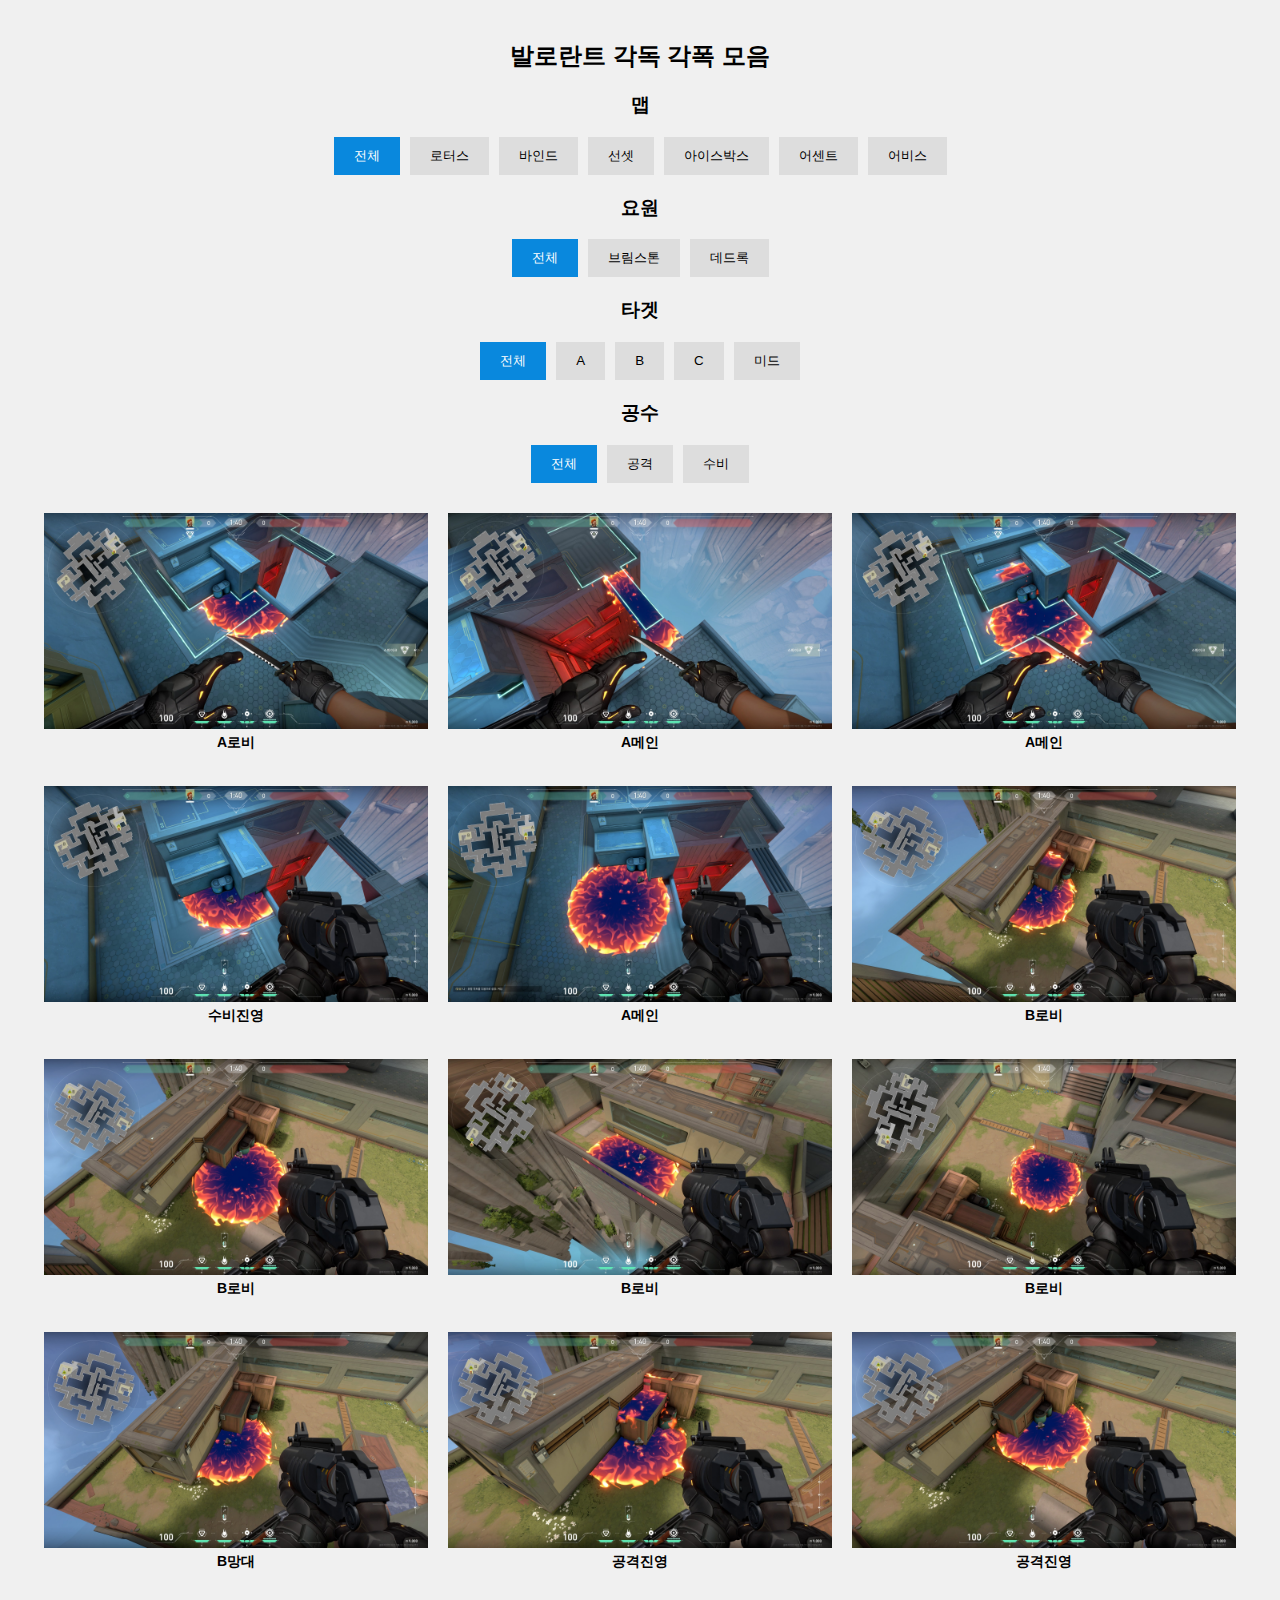
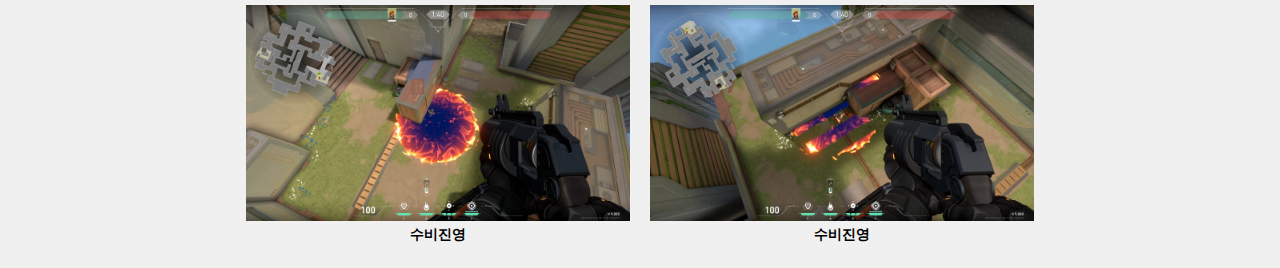
==== index.html @ 2c21ca50 "init" ====
<!DOCTYPE html>
<html lang="en">
<head>
    <meta charset="UTF-8">
    <meta name="viewport" content="width=device-width, initial-scale=1.0">
    <title>발로란트 각독 각폭 모음</title>
    <link rel="stylesheet" href="style.css">
</head>
<body>
    <div class="container">
        <h2>발로란트 각독 각폭 모음</h2>
        <h3> 맵 </h3>
        <div id="category-container">
            <button class="catbtn active" data-filter="all">전체</button>
            <button class="catbtn" data-filter="lotus">로터스</button>
            <button class="catbtn" data-filter="bind">바인드</button>
            <button class="catbtn" data-filter="sunset">선셋</button>
            <button class="catbtn" data-filter="icebox">아이스박스</button>
            <button class="catbtn" data-filter="ascent">어센트</button>
            <button class="catbtn" data-filter="abyss">어비스</button>
        </div>

        <h3> 요원 </h3>
        <div id="category-container">
            <button class="agnbtn active" agn-filter="all">전체</button>
            <button class="agnbtn" agn-filter="brimstone">브림스톤</button>
            <button class="agnbtn" agn-filter="deadlock">데드록</button>
        </div>

        <h3> 타겟 </h3>
        <div id="category-container">
            <button class="tarbtn active" tar-filter="all">전체</button>
            <button class="tarbtn" tar-filter="a">A</button>
            <button class="tarbtn" tar-filter="b">B</button>
            <button class="tarbtn" tar-filter="c">C</button>
            <button class="tarbtn" tar-filter="mid">미드</button>
        </div>
        <h3> 공수 </h3>
        <div id="category-container">
            <button class="useforbtn active" usefor-filter="all">전체</button>
            <button class="useforbtn" usefor-filter="off">공격</button>
            <button class="useforbtn" usefor-filter="def">수비</button>
        </div>
        <div id="gallery-container">

<div class="imageItem" data-category="abyss" agn="brimstone" target="a" usefor="off" 
        data-images='["resize2/abyss_brimstone_a_off_1_1_A로비.png", "resize2/abyss_brimstone_a_off_1_2_A로비.png", "resize2/abyss_brimstone_a_off_1_3_A로비.png"]'>
    <img src="resize2/abyss_brimstone_a_off_1_3_A로비.png" alt="abyss_brimstonea_off_1,">
    <p class="caption"><b>A로비</b></p>
</div>


<div class="imageItem" data-category="abyss" agn="brimstone" target="a" usefor="off" 
        data-images='["resize2/abyss_brimstone_a_off_2_1_A메인.png", "resize2/abyss_brimstone_a_off_2_2_A메인.png", "resize2/abyss_brimstone_a_off_2_3_A메인.png"]'>
    <img src="resize2/abyss_brimstone_a_off_2_3_A메인.png" alt="abyss_brimstonea_off_2,">
    <p class="caption"><b>A메인</b></p>
</div>


<div class="imageItem" data-category="abyss" agn="brimstone" target="a" usefor="off" 
        data-images='["resize2/abyss_brimstone_a_off_3_1_A메인.png", "resize2/abyss_brimstone_a_off_3_2_A메인.png", "resize2/abyss_brimstone_a_off_3_3_A메인.png"]'>
    <img src="resize2/abyss_brimstone_a_off_3_3_A메인.png" alt="abyss_brimstonea_off_3,">
    <p class="caption"><b>A메인</b></p>
</div>


<div class="imageItem" data-category="abyss" agn="brimstone" target="a" usefor="off" 
        data-images='["resize2/abyss_brimstone_a_off_4_1_수비진영.png", "resize2/abyss_brimstone_a_off_4_2_수비진영.png", "resize2/abyss_brimstone_a_off_4_3_수비진영.png", "resize2/abyss_brimstone_a_off_4_4_수비진영.png"]'>
    <img src="resize2/abyss_brimstone_a_off_4_4_수비진영.png" alt="abyss_brimstonea_off_4,">
    <p class="caption"><b>수비진영</b></p>
</div>


<div class="imageItem" data-category="abyss" agn="brimstone" target="a" usefor="off" 
        data-images='["resize2/abyss_brimstone_a_off_5_1_A메인.png", "resize2/abyss_brimstone_a_off_5_2_A메인.png", "resize2/abyss_brimstone_a_off_5_3_A메인.png", "resize2/abyss_brimstone_a_off_5_4_A메인.png"]'>
    <img src="resize2/abyss_brimstone_a_off_5_4_A메인.png" alt="abyss_brimstonea_off_5,">
    <p class="caption"><b>A메인</b></p>
</div>


<div class="imageItem" data-category="abyss" agn="brimstone" target="b" usefor="off" 
        data-images='["resize2/abyss_brimstone_b_off_1_1_B로비.png", "resize2/abyss_brimstone_b_off_1_2_B로비.png", "resize2/abyss_brimstone_b_off_1_3_B로비.png", "resize2/abyss_brimstone_b_off_1_4_B로비.png"]'>
    <img src="resize2/abyss_brimstone_b_off_1_4_B로비.png" alt="abyss_brimstoneb_off_1,">
    <p class="caption"><b>B로비</b></p>
</div>


<div class="imageItem" data-category="abyss" agn="brimstone" target="b" usefor="off" 
        data-images='["resize2/abyss_brimstone_b_off_2_1_B로비.png", "resize2/abyss_brimstone_b_off_2_2_B로비.png", "resize2/abyss_brimstone_b_off_2_3_B로비.png", "resize2/abyss_brimstone_b_off_2_4_B로비.png"]'>
    <img src="resize2/abyss_brimstone_b_off_2_4_B로비.png" alt="abyss_brimstoneb_off_2,">
    <p class="caption"><b>B로비</b></p>
</div>


<div class="imageItem" data-category="abyss" agn="brimstone" target="b" usefor="off" 
        data-images='["resize2/abyss_brimstone_b_off_3_1_B로비.png", "resize2/abyss_brimstone_b_off_3_2_B로비.png", "resize2/abyss_brimstone_b_off_3_3_B로비.png", "resize2/abyss_brimstone_b_off_3_4_B로비.png"]'>
    <img src="resize2/abyss_brimstone_b_off_3_4_B로비.png" alt="abyss_brimstoneb_off_3,">
    <p class="caption"><b>B로비</b></p>
</div>


<div class="imageItem" data-category="abyss" agn="brimstone" target="b" usefor="off" 
        data-images='["resize2/abyss_brimstone_b_off_4_1_B로비.png", "resize2/abyss_brimstone_b_off_4_2_B로비.png", "resize2/abyss_brimstone_b_off_4_3_B로비.png", "resize2/abyss_brimstone_b_off_4_4_B로비.png"]'>
    <img src="resize2/abyss_brimstone_b_off_4_4_B로비.png" alt="abyss_brimstoneb_off_4,">
    <p class="caption"><b>B로비</b></p>
</div>


<div class="imageItem" data-category="abyss" agn="brimstone" target="b" usefor="off" 
        data-images='["resize2/abyss_brimstone_b_off_5_1_B망대.png", "resize2/abyss_brimstone_b_off_5_2_B망대.png", "resize2/abyss_brimstone_b_off_5_3_B망대.png"]'>
    <img src="resize2/abyss_brimstone_b_off_5_3_B망대.png" alt="abyss_brimstoneb_off_5,">
    <p class="caption"><b>B망대</b></p>
</div>


<div class="imageItem" data-category="abyss" agn="brimstone" target="b" usefor="off" 
        data-images='["resize2/abyss_brimstone_b_off_6_1_공격진영.png", "resize2/abyss_brimstone_b_off_6_2_공격진영.png", "resize2/abyss_brimstone_b_off_6_3_공격진영.png", "resize2/abyss_brimstone_b_off_6_4_공격진영.png"]'>
    <img src="resize2/abyss_brimstone_b_off_6_4_공격진영.png" alt="abyss_brimstoneb_off_6,">
    <p class="caption"><b>공격진영</b></p>
</div>


<div class="imageItem" data-category="abyss" agn="brimstone" target="b" usefor="off" 
        data-images='["resize2/abyss_brimstone_b_off_7_1_공격진영.png", "resize2/abyss_brimstone_b_off_7_2_공격진영.png", "resize2/abyss_brimstone_b_off_7_3_공격진영.png", "resize2/abyss_brimstone_b_off_7_4_공격진영.png"]'>
    <img src="resize2/abyss_brimstone_b_off_7_4_공격진영.png" alt="abyss_brimstoneb_off_7,">
    <p class="caption"><b>공격진영</b></p>
</div>


<div class="imageItem" data-category="abyss" agn="brimstone" target="b" usefor="off" 
        data-images='["resize2/abyss_brimstone_b_off_8_1_수비진영.png", "resize2/abyss_brimstone_b_off_8_2_수비진영.png", "resize2/abyss_brimstone_b_off_8_3_수비진영.png", "resize2/abyss_brimstone_b_off_8_4_수비진영.png"]'>
    <img src="resize2/abyss_brimstone_b_off_8_4_수비진영.png" alt="abyss_brimstoneb_off_8,">
    <p class="caption"><b>수비진영</b></p>
</div>


<div class="imageItem" data-category="abyss" agn="brimstone" target="b" usefor="off" 
        data-images='["resize2/abyss_brimstone_b_off_9_1_수비진영.png", "resize2/abyss_brimstone_b_off_9_2_수비진영.png", "resize2/abyss_brimstone_b_off_9_3_수비진영.png", "resize2/abyss_brimstone_b_off_9_4_수비진영.png"]'>
    <img src="resize2/abyss_brimstone_b_off_9_4_수비진영.png" alt="abyss_brimstoneb_off_9,">
    <p class="caption"><b>수비진영</b></p>
</div>

        </div>
    </div>

    <div id="lightbox" class="lightbox">
        <div class="lightbox-content">
          <img id="lightboxImage" src="" alt="Lightbox Image">
          <div class="lightbox-nav">
            <button id="prevButton">&lt;</button>
            <button id="nextButton">&gt;</button>
          </div>
          <button id="closeButton">&times;</button>
        </div>
      </div>

    <script src="script.js"></script>
</body>
</html>
---- style.css ----
body {
    font-family: Arial, sans-serif;
    margin: 0;
    padding: 0;
    display: flex;
    justify-content: center;
    align-items: center;
    flex-direction: column;
    min-height: 100vh;
    background-color: #f0f0f0;
}

.container {
    text-align: center;
    margin-top: 20px;
}

#category-container {
    display: flex;
    justify-content: center;
    margin-bottom: 20px;
}

.catbtn {
    padding: 10px 20px;
    margin: 0 5px;
    border: none;
    background-color: #ddd;
    cursor: pointer;
    transition: background-color 0.3s;
}

.catbtn.active, .catbtn:hover {
    background-color: #0988dd;
    color: #fff;
}

.tarbtn {
    padding: 10px 20px;
    margin: 0 5px;
    border: none;
    background-color: #ddd;
    cursor: pointer;
    transition: background-color 0.3s;
}

.tarbtn.active, .tarbtn:hover {
    background-color: #0988dd;
    color: #fff;
}

.agnbtn {
    padding: 10px 20px;
    margin: 0 5px;
    border: none;
    background-color: #ddd;
    cursor: pointer;
    transition: background-color 0.3s;
}

.agnbtn.active, .agnbtn:hover {
    background-color: #0988dd;
    color: #fff;
}

.useforbtn {
    padding: 10px 20px;
    margin: 0 5px;
    border: none;
    background-color: #ddd;
    cursor: pointer;
    transition: background-color 0.3s;
}

.useforbtn.active, .useforbtn:hover {
    background-color: #0988dd;
    color: #fff;
}

#gallery-container {
    display: flex;
    flex-wrap: wrap;
    justify-content: center;
}

.imageItem {
    width: 30%;
    margin: 10px;
    cursor: pointer;
    transition: transform 0.3s;
}

.imageItem img {
    width: 100%;
    height: auto;
    display: block;
}

.imageItem:hover {
    transform: scale(1.05);
}

.caption {
    margin-top: 5px;
    font-size: 14px;
}

/* Modal styles */
/* .modal {
    display: none;
    position: fixed;
    z-index: 1;
    padding-top: 60px;
    left: 0;
    top: 0;
    width: 100%;
    height: 100%;
    overflow: auto;
    background-color: rgb(0,0,0);
    background-color: rgba(0,0,0,0.9);
}

.modal-content {
    margin: auto;
    display: block;
    width: 80%;
    max-width: 700px;
}

#caption {
    margin: auto;
    display: block;
    width: 80%;
    max-width: 700px;
    text-align: center;
    color: #ccc;
    padding: 10px 0;
}

.close {
    position: absolute;
    top: 15px;
    right: 35px;
    color: #f1f1f1;
    font-size: 40px;
    font-weight: bold;
    transition: 0.3s;
}

.close:hover,
.close:focus {
    color: #bbb;
    text-decoration: none;
    cursor: pointer;
} */

.gallery {
    display: grid;
    grid-template-columns: repeat(auto-fit, minmax(200px, 1fr));
    grid-gap: 10px;
  }
  
.imageItem img {
width: 100%;
height: auto;
cursor: pointer;
}

.lightbox {
display: none;
position: fixed;
top: 0;
left: 0;
width: 100%;
height: 100%;
background-color: rgba(0, 0, 0, 0.8);
z-index: 999;
}

.lightbox-content {
position: relative;
top: 50%;
left: 50%;
transform: translate(-50%, -50%);
max-width: 90%;
max-height: 90%;
}

.lightbox-content img {
max-width: 100%;
max-height: 100%;
}

.lightbox-nav {
position: absolute;
top: 50%;
transform: translateY(-50%);
width: 100%;
display: flex;
justify-content: space-between;
}

.lightbox-nav button {
background: none;
border: none;
color: #fff;
font-size: 2rem;
cursor: pointer;
}

#lightboxImage {
    display: block;
    max-width: 100%;
    max-height: 100%;
    margin: auto;
  }

#closeButton {
position: absolute;
top: 10px;
right: 10px;
color: #fff;
font-size: 2rem;
background: none;
border: none;
cursor: pointer;
}
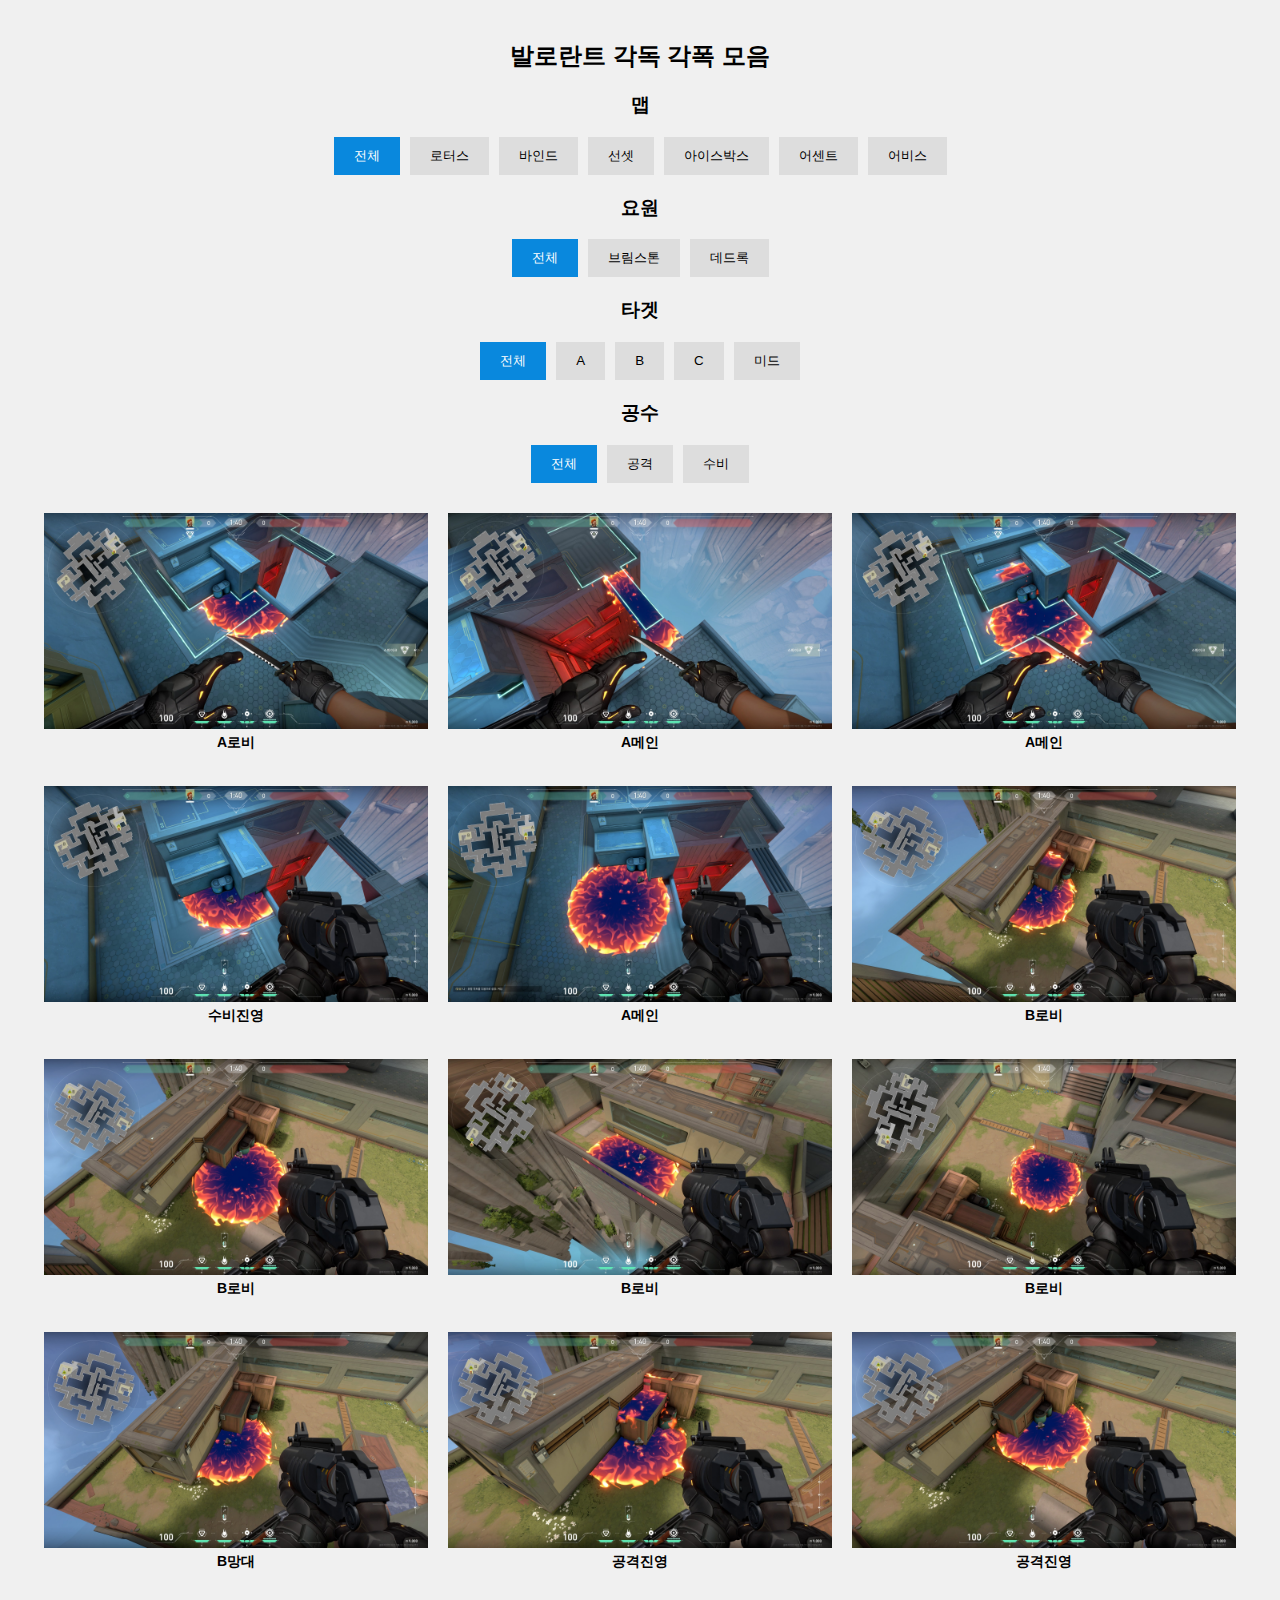
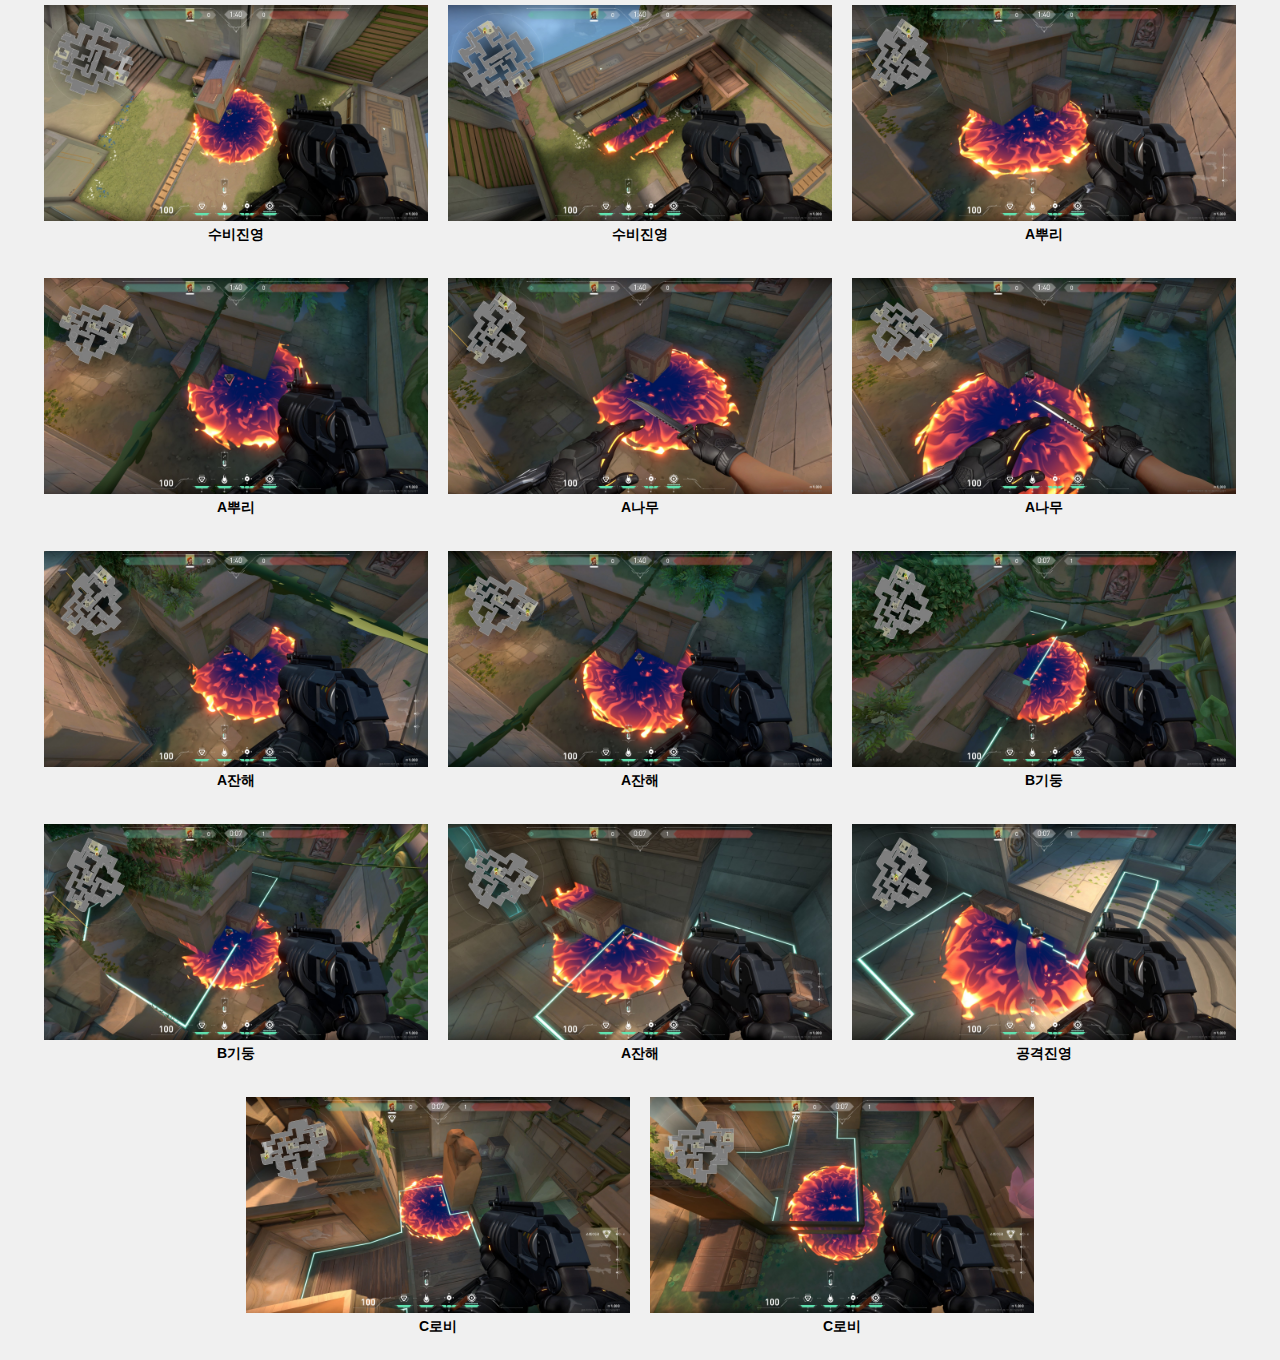
==== commit f48c784a: "add lotus brim" ====
--- a/index.html
+++ b/index.html
@@ -141,6 +141,90 @@
     <p class="caption"><b>수비진영</b></p>
 </div>
 
+
+<div class="imageItem" data-category="lotus" agn="brimstone" target="a" usefor="off" 
+        data-images='["resize2/lotus_brimstone_a_off_1_1_A뿌리.png", "resize2/lotus_brimstone_a_off_1_2_A뿌리.png", "resize2/lotus_brimstone_a_off_1_3_A뿌리.png", "resize2/lotus_brimstone_a_off_1_4_A뿌리.png"]'>
+    <img src="resize2/lotus_brimstone_a_off_1_4_A뿌리.png" alt="lotus_brimstonea_off_1,">
+    <p class="caption"><b>A뿌리</b></p>
+</div>
+
+
+<div class="imageItem" data-category="lotus" agn="brimstone" target="a" usefor="off" 
+        data-images='["resize2/lotus_brimstone_a_off_2_1_A뿌리.png", "resize2/lotus_brimstone_a_off_2_2_A뿌리.png", "resize2/lotus_brimstone_a_off_2_3_A뿌리.png", "resize2/lotus_brimstone_a_off_2_4_A뿌리.png"]'>
+    <img src="resize2/lotus_brimstone_a_off_2_4_A뿌리.png" alt="lotus_brimstonea_off_2,">
+    <p class="caption"><b>A뿌리</b></p>
+</div>
+
+
+<div class="imageItem" data-category="lotus" agn="brimstone" target="a" usefor="off" 
+        data-images='["resize2/lotus_brimstone_a_off_3_1_A나무.png", "resize2/lotus_brimstone_a_off_3_2_A나무.png", "resize2/lotus_brimstone_a_off_3_3_A나무.png"]'>
+    <img src="resize2/lotus_brimstone_a_off_3_3_A나무.png" alt="lotus_brimstonea_off_3,">
+    <p class="caption"><b>A나무</b></p>
+</div>
+
+
+<div class="imageItem" data-category="lotus" agn="brimstone" target="a" usefor="off" 
+        data-images='["resize2/lotus_brimstone_a_off_4_1_A나무.png", "resize2/lotus_brimstone_a_off_4_2_A나무.png", "resize2/lotus_brimstone_a_off_4_3_A나무.png"]'>
+    <img src="resize2/lotus_brimstone_a_off_4_3_A나무.png" alt="lotus_brimstonea_off_4,">
+    <p class="caption"><b>A나무</b></p>
+</div>
+
+
+<div class="imageItem" data-category="lotus" agn="brimstone" target="a" usefor="off" 
+        data-images='["resize2/lotus_brimstone_a_off_5_1_A잔해.png", "resize2/lotus_brimstone_a_off_5_2_A잔해.png", "resize2/lotus_brimstone_a_off_5_3_A잔해.png", "resize2/lotus_brimstone_a_off_5_4_A잔해.png"]'>
+    <img src="resize2/lotus_brimstone_a_off_5_4_A잔해.png" alt="lotus_brimstonea_off_5,">
+    <p class="caption"><b>A잔해</b></p>
+</div>
+
+
+<div class="imageItem" data-category="lotus" agn="brimstone" target="a" usefor="off" 
+        data-images='["resize2/lotus_brimstone_a_off_6_1_A잔해.png", "resize2/lotus_brimstone_a_off_6_2_A잔해.png", "resize2/lotus_brimstone_a_off_6_3_A잔해.png", "resize2/lotus_brimstone_a_off_6_4_A잔해.png"]'>
+    <img src="resize2/lotus_brimstone_a_off_6_4_A잔해.png" alt="lotus_brimstonea_off_6,">
+    <p class="caption"><b>A잔해</b></p>
+</div>
+
+
+<div class="imageItem" data-category="lotus" agn="brimstone" target="a" usefor="off" 
+        data-images='["resize2/lotus_brimstone_a_off_7_1_B기둥.png", "resize2/lotus_brimstone_a_off_7_2_B기둥.png", "resize2/lotus_brimstone_a_off_7_3_B기둥.png", "resize2/lotus_brimstone_a_off_7_4_B기둥.png"]'>
+    <img src="resize2/lotus_brimstone_a_off_7_4_B기둥.png" alt="lotus_brimstonea_off_7,">
+    <p class="caption"><b>B기둥</b></p>
+</div>
+
+
+<div class="imageItem" data-category="lotus" agn="brimstone" target="a" usefor="off" 
+        data-images='["resize2/lotus_brimstone_a_off_8_1_B기둥.png", "resize2/lotus_brimstone_a_off_8_2_B기둥.png", "resize2/lotus_brimstone_a_off_8_3_B기둥.png", "resize2/lotus_brimstone_a_off_8_4_B기둥.png"]'>
+    <img src="resize2/lotus_brimstone_a_off_8_4_B기둥.png" alt="lotus_brimstonea_off_8,">
+    <p class="caption"><b>B기둥</b></p>
+</div>
+
+
+<div class="imageItem" data-category="lotus" agn="brimstone" target="b" usefor="off" 
+        data-images='["resize2/lotus_brimstone_b_off_10_1_A잔해.png", "resize2/lotus_brimstone_b_off_10_2_A잔해.png", "resize2/lotus_brimstone_b_off_10_3_A잔해.png", "resize2/lotus_brimstone_b_off_10_4_A잔해.png"]'>
+    <img src="resize2/lotus_brimstone_b_off_10_4_A잔해.png" alt="lotus_brimstoneb_off_10,">
+    <p class="caption"><b>A잔해</b></p>
+</div>
+
+
+<div class="imageItem" data-category="lotus" agn="brimstone" target="b" usefor="off" 
+        data-images='["resize2/lotus_brimstone_b_off_9_1_공격진영.png", "resize2/lotus_brimstone_b_off_9_2_공격진영.png", "resize2/lotus_brimstone_b_off_9_3_공격진영.png", "resize2/lotus_brimstone_b_off_9_4_공격진영.png"]'>
+    <img src="resize2/lotus_brimstone_b_off_9_4_공격진영.png" alt="lotus_brimstoneb_off_9,">
+    <p class="caption"><b>공격진영</b></p>
+</div>
+
+
+<div class="imageItem" data-category="lotus" agn="brimstone" target="c" usefor="off" 
+        data-images='["resize2/lotus_brimstone_c_off_11_1_C로비.png", "resize2/lotus_brimstone_c_off_11_2_C로비.png", "resize2/lotus_brimstone_c_off_11_3_C로비.png", "resize2/lotus_brimstone_c_off_11_4_C로비.png"]'>
+    <img src="resize2/lotus_brimstone_c_off_11_4_C로비.png" alt="lotus_brimstonec_off_11,">
+    <p class="caption"><b>C로비</b></p>
+</div>
+
+
+<div class="imageItem" data-category="lotus" agn="brimstone" target="c" usefor="off" 
+        data-images='["resize2/lotus_brimstone_c_off_12_1_C로비.png", "resize2/lotus_brimstone_c_off_12_2_C로비.png", "resize2/lotus_brimstone_c_off_12_3_C로비.png", "resize2/lotus_brimstone_c_off_12_4_C로비.png"]'>
+    <img src="resize2/lotus_brimstone_c_off_12_4_C로비.png" alt="lotus_brimstonec_off_12,">
+    <p class="caption"><b>C로비</b></p>
+</div>
+
         </div>
     </div>
 
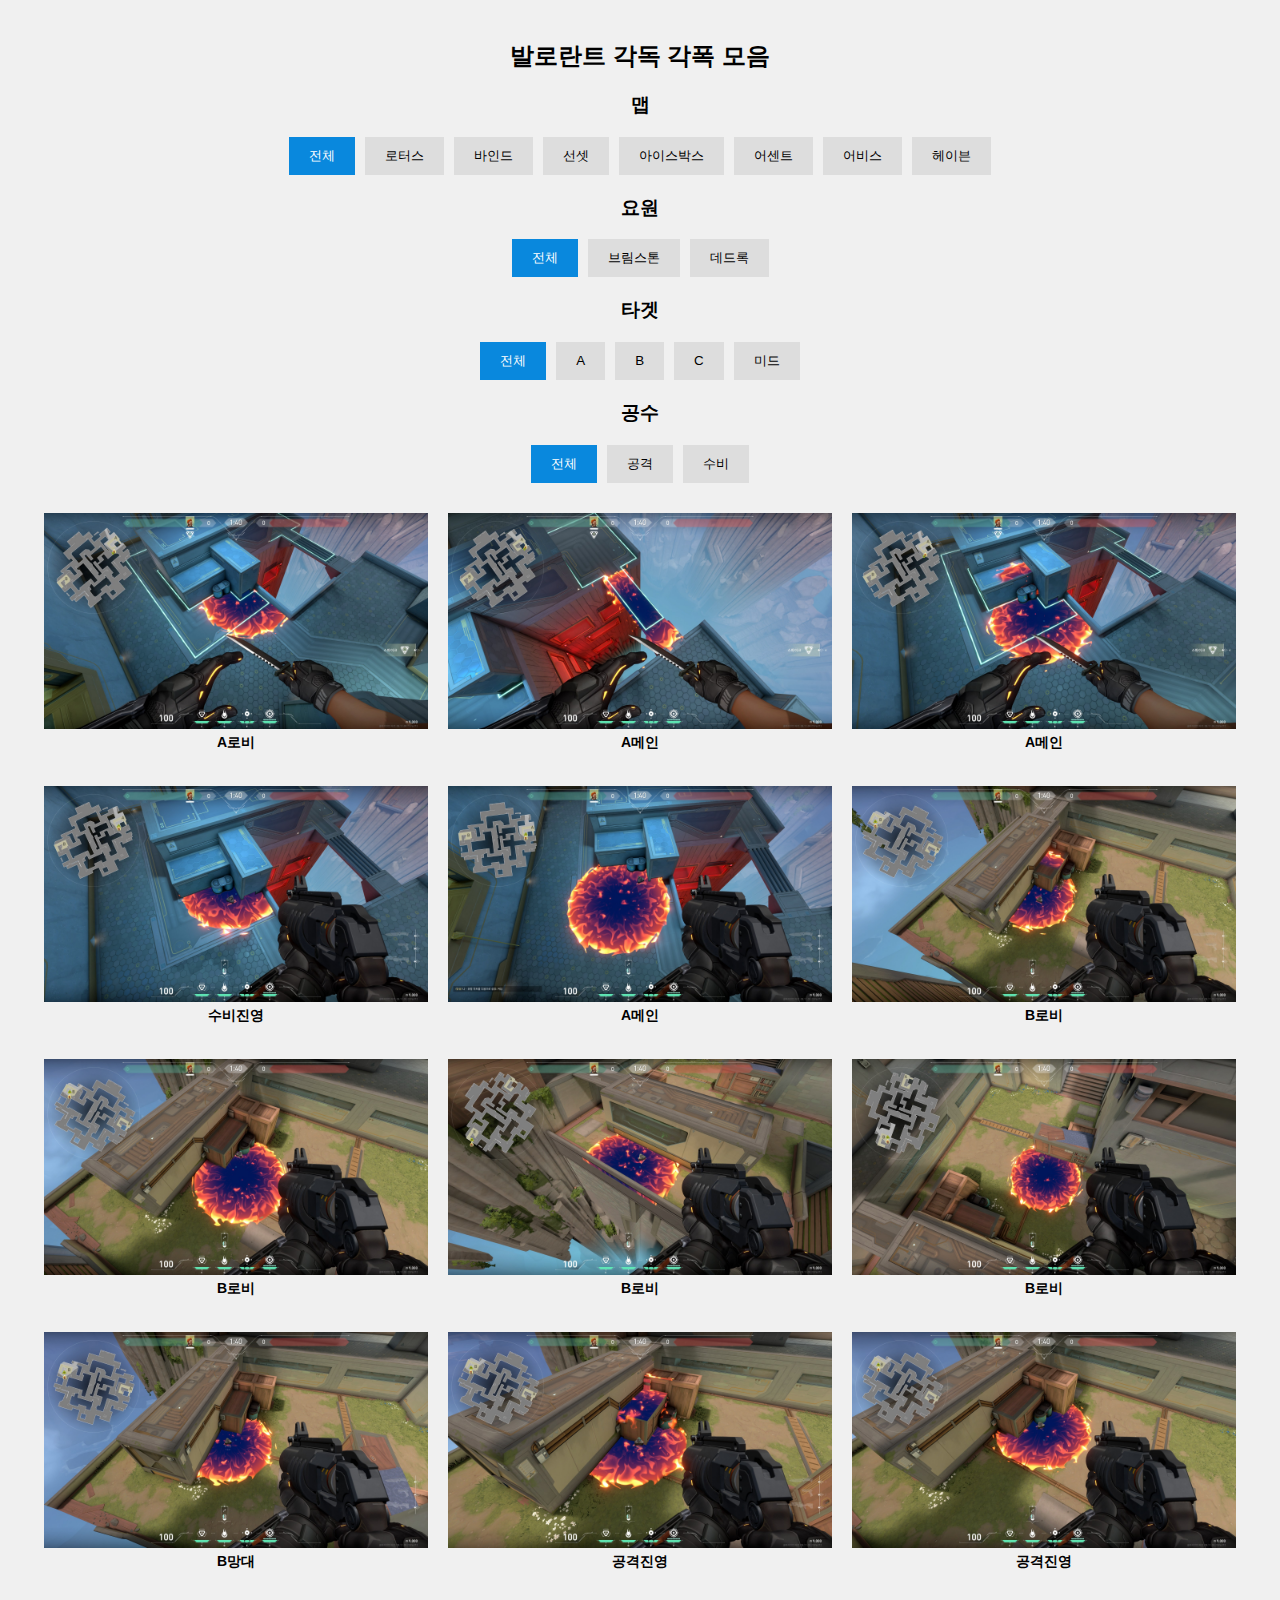
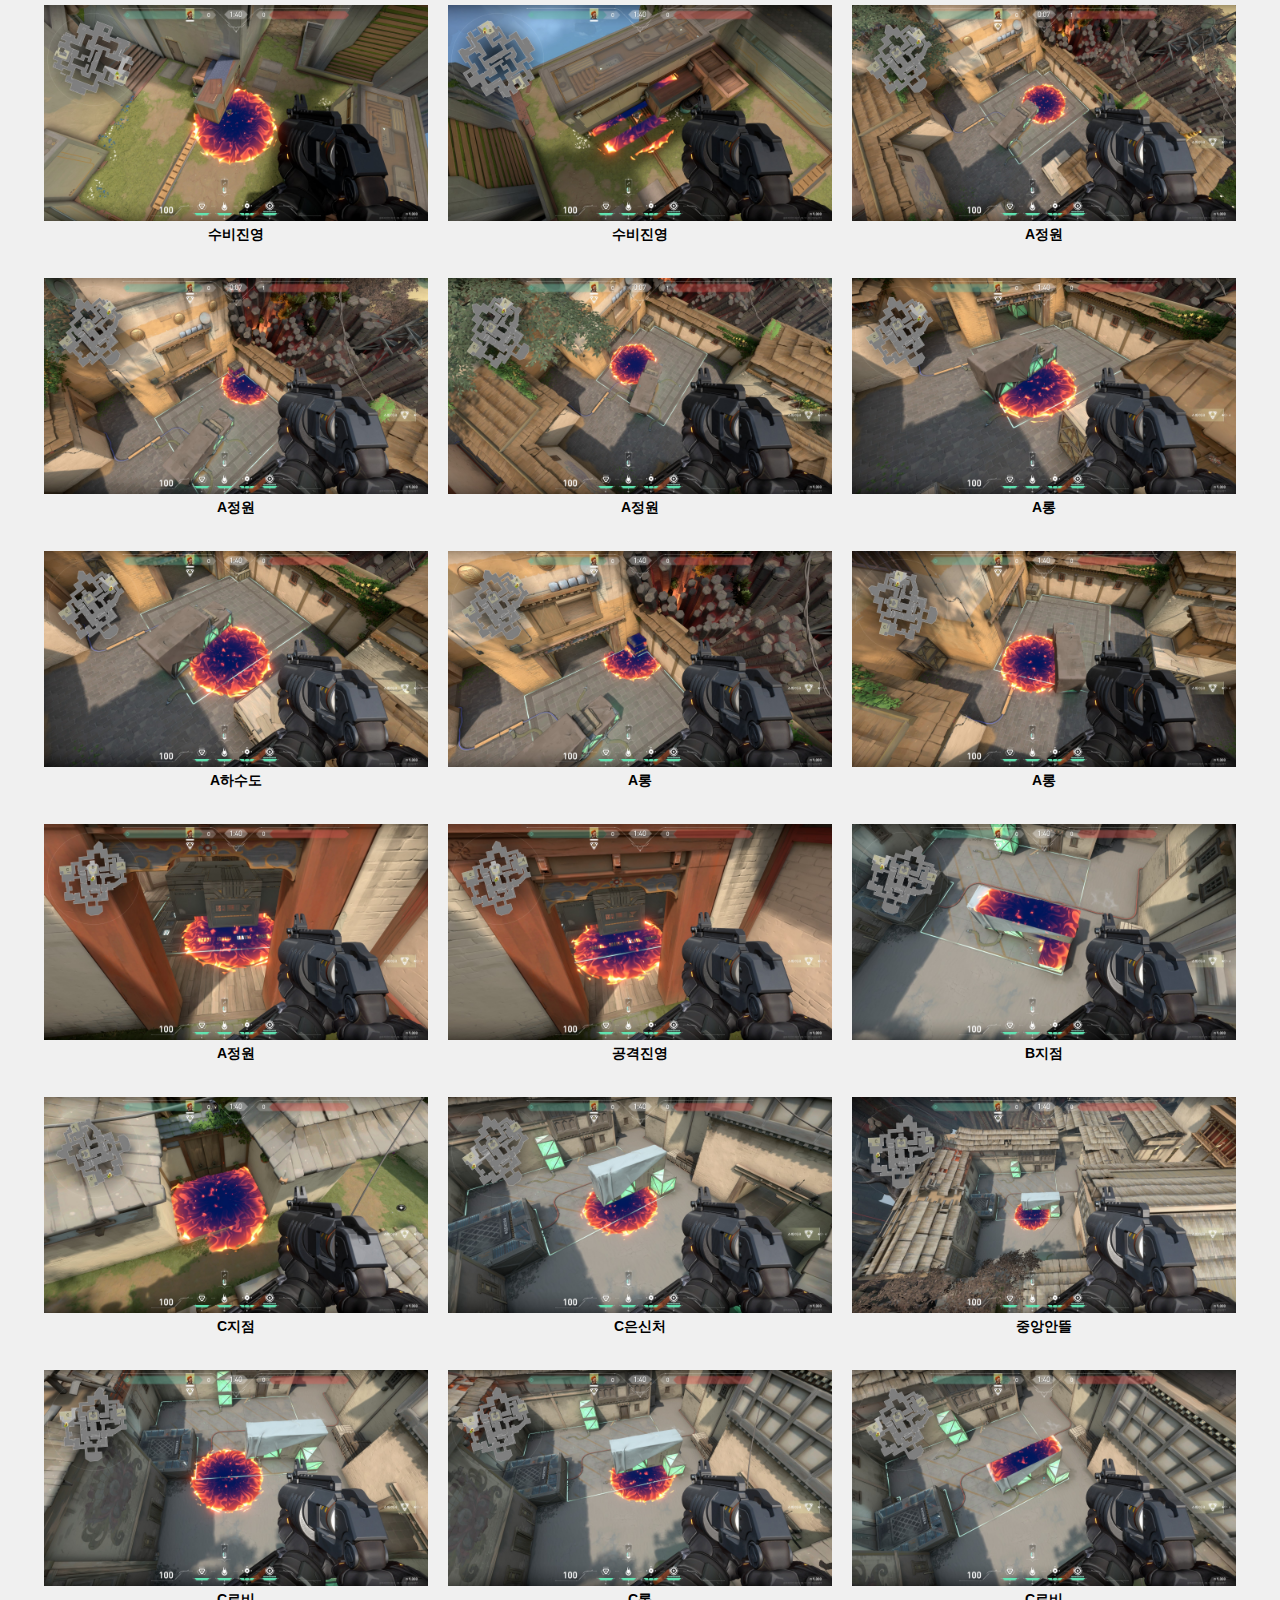
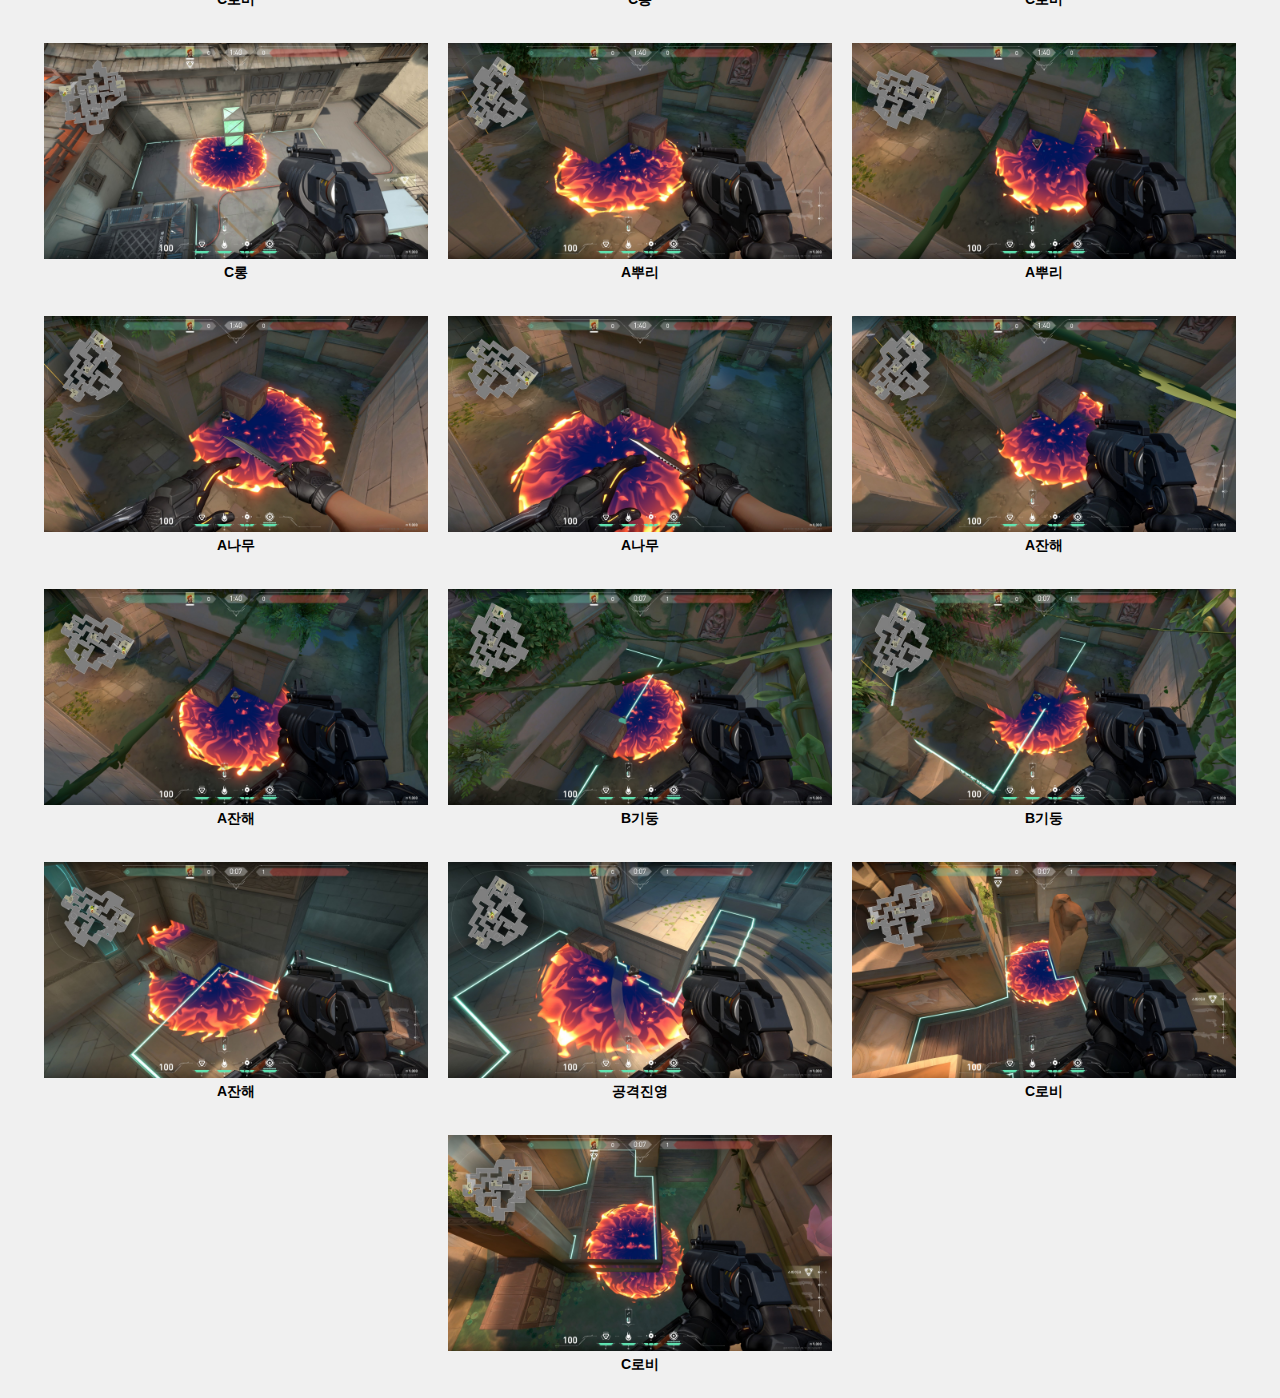
==== commit 210a847d: "add haven" ====
--- a/index.html
+++ b/index.html
@@ -19,6 +19,7 @@
             <button class="catbtn" data-filter="icebox">아이스박스</button>
             <button class="catbtn" data-filter="ascent">어센트</button>
             <button class="catbtn" data-filter="abyss">어비스</button>
+            <button class="catbtn" data-filter="haven"> 헤이븐</button>
         </div>
 
         <h3> 요원 </h3>
@@ -139,6 +140,125 @@
         data-images='["resize2/abyss_brimstone_b_off_9_1_수비진영.png", "resize2/abyss_brimstone_b_off_9_2_수비진영.png", "resize2/abyss_brimstone_b_off_9_3_수비진영.png", "resize2/abyss_brimstone_b_off_9_4_수비진영.png"]'>
     <img src="resize2/abyss_brimstone_b_off_9_4_수비진영.png" alt="abyss_brimstoneb_off_9,">
     <p class="caption"><b>수비진영</b></p>
+</div>
+
+
+<div class="imageItem" data-category="haven" agn="brimstone" target="a" usefor="off" 
+        data-images='["resize2/haven_brimstone_a_off_13_1_A정원.png", "resize2/haven_brimstone_a_off_13_2_A정원.png", "resize2/haven_brimstone_a_off_13_3_A정원.png"]'>
+    <img src="resize2/haven_brimstone_a_off_13_3_A정원.png" alt="haven_brimstonea_off_13,">
+    <p class="caption"><b>A정원</b></p>
+</div>
+
+
+<div class="imageItem" data-category="haven" agn="brimstone" target="a" usefor="off" 
+        data-images='["resize2/haven_brimstone_a_off_14_1_A정원.png", "resize2/haven_brimstone_a_off_14_2_A정원.png", "resize2/haven_brimstone_a_off_14_3_A정원.png", "resize2/haven_brimstone_a_off_14_4_A정원.png"]'>
+    <img src="resize2/haven_brimstone_a_off_14_4_A정원.png" alt="haven_brimstonea_off_14,">
+    <p class="caption"><b>A정원</b></p>
+</div>
+
+
+<div class="imageItem" data-category="haven" agn="brimstone" target="a" usefor="off" 
+        data-images='["resize2/haven_brimstone_a_off_15_1_A정원.png", "resize2/haven_brimstone_a_off_15_2_A정원.png", "resize2/haven_brimstone_a_off_15_3_A정원.png"]'>
+    <img src="resize2/haven_brimstone_a_off_15_3_A정원.png" alt="haven_brimstonea_off_15,">
+    <p class="caption"><b>A정원</b></p>
+</div>
+
+
+<div class="imageItem" data-category="haven" agn="brimstone" target="a" usefor="off" 
+        data-images='["resize2/haven_brimstone_a_off_1_1_A롱.png", "resize2/haven_brimstone_a_off_1_2_A롱.png", "resize2/haven_brimstone_a_off_1_3_A롱.png", "resize2/haven_brimstone_a_off_1_4_A롱.png"]'>
+    <img src="resize2/haven_brimstone_a_off_1_4_A롱.png" alt="haven_brimstonea_off_1,">
+    <p class="caption"><b>A롱</b></p>
+</div>
+
+
+<div class="imageItem" data-category="haven" agn="brimstone" target="a" usefor="off" 
+        data-images='["resize2/haven_brimstone_a_off_2_1_A하수도.png", "resize2/haven_brimstone_a_off_2_2_A하수도.png", "resize2/haven_brimstone_a_off_2_3_A하수도.png", "resize2/haven_brimstone_a_off_2_4_A하수도.png"]'>
+    <img src="resize2/haven_brimstone_a_off_2_4_A하수도.png" alt="haven_brimstonea_off_2,">
+    <p class="caption"><b>A하수도</b></p>
+</div>
+
+
+<div class="imageItem" data-category="haven" agn="brimstone" target="a" usefor="off" 
+        data-images='["resize2/haven_brimstone_a_off_3_1_A롱.png", "resize2/haven_brimstone_a_off_3_2_A롱.png", "resize2/haven_brimstone_a_off_3_3_A롱.png"]'>
+    <img src="resize2/haven_brimstone_a_off_3_3_A롱.png" alt="haven_brimstonea_off_3,">
+    <p class="caption"><b>A롱</b></p>
+</div>
+
+
+<div class="imageItem" data-category="haven" agn="brimstone" target="a" usefor="off" 
+        data-images='["resize2/haven_brimstone_a_off_4_1_A롱.png", "resize2/haven_brimstone_a_off_4_2_A롱.png", "resize2/haven_brimstone_a_off_4_3_A롱.png", "resize2/haven_brimstone_a_off_4_4_A롱.png"]'>
+    <img src="resize2/haven_brimstone_a_off_4_4_A롱.png" alt="haven_brimstonea_off_4,">
+    <p class="caption"><b>A롱</b></p>
+</div>
+
+
+<div class="imageItem" data-category="haven" agn="brimstone" target="b" usefor="off" 
+        data-images='["resize2/haven_brimstone_b_off_5_1_A정원.png", "resize2/haven_brimstone_b_off_5_2_A정원.png", "resize2/haven_brimstone_b_off_5_3_A정원.png", "resize2/haven_brimstone_b_off_5_4_A정원.png"]'>
+    <img src="resize2/haven_brimstone_b_off_5_4_A정원.png" alt="haven_brimstoneb_off_5,">
+    <p class="caption"><b>A정원</b></p>
+</div>
+
+
+<div class="imageItem" data-category="haven" agn="brimstone" target="b" usefor="off" 
+        data-images='["resize2/haven_brimstone_b_off_6_1_공격진영.png", "resize2/haven_brimstone_b_off_6_2_공격진영.png", "resize2/haven_brimstone_b_off_6_3_공격진영.png", "resize2/haven_brimstone_b_off_6_4_공격진영.png"]'>
+    <img src="resize2/haven_brimstone_b_off_6_4_공격진영.png" alt="haven_brimstoneb_off_6,">
+    <p class="caption"><b>공격진영</b></p>
+</div>
+
+
+<div class="imageItem" data-category="haven" agn="brimstone" target="c" usefor="def" 
+        data-images='["resize2/haven_brimstone_c_def_13_1_B지점.png", "resize2/haven_brimstone_c_def_13_2_B지점.png", "resize2/haven_brimstone_c_def_13_3_B지점.png"]'>
+    <img src="resize2/haven_brimstone_c_def_13_3_B지점.png" alt="haven_brimstonec_def_13,">
+    <p class="caption"><b>B지점</b></p>
+</div>
+
+
+<div class="imageItem" data-category="haven" agn="brimstone" target="c" usefor="def" 
+        data-images='["resize2/haven_brimstone_c_def_14_1_C지점.png", "resize2/haven_brimstone_c_def_14_2_C지점.png", "resize2/haven_brimstone_c_def_14_3_C지점.png", "resize2/haven_brimstone_c_def_14_4_C지점.png"]'>
+    <img src="resize2/haven_brimstone_c_def_14_4_C지점.png" alt="haven_brimstonec_def_14,">
+    <p class="caption"><b>C지점</b></p>
+</div>
+
+
+<div class="imageItem" data-category="haven" agn="brimstone" target="c" usefor="off" 
+        data-images='["resize2/haven_brimstone_c_off_10_1_C은신처.png", "resize2/haven_brimstone_c_off_10_2_C은신처.png", "resize2/haven_brimstone_c_off_10_3_C은신처.png", "resize2/haven_brimstone_c_off_10_4_C은신처.png"]'>
+    <img src="resize2/haven_brimstone_c_off_10_4_C은신처.png" alt="haven_brimstonec_off_10,">
+    <p class="caption"><b>C은신처</b></p>
+</div>
+
+
+<div class="imageItem" data-category="haven" agn="brimstone" target="c" usefor="off" 
+        data-images='["resize2/haven_brimstone_c_off_11_1_중앙안뜰.png", "resize2/haven_brimstone_c_off_11_2_중앙안뜰.png", "resize2/haven_brimstone_c_off_11_3_중앙안뜰.png"]'>
+    <img src="resize2/haven_brimstone_c_off_11_3_중앙안뜰.png" alt="haven_brimstonec_off_11,">
+    <p class="caption"><b>중앙안뜰</b></p>
+</div>
+
+
+<div class="imageItem" data-category="haven" agn="brimstone" target="c" usefor="off" 
+        data-images='["resize2/haven_brimstone_c_off_12_1_C로비.png", "resize2/haven_brimstone_c_off_12_2_C로비.png", "resize2/haven_brimstone_c_off_12_3_C로비.png"]'>
+    <img src="resize2/haven_brimstone_c_off_12_3_C로비.png" alt="haven_brimstonec_off_12,">
+    <p class="caption"><b>C로비</b></p>
+</div>
+
+
+<div class="imageItem" data-category="haven" agn="brimstone" target="c" usefor="off" 
+        data-images='["resize2/haven_brimstone_c_off_7_1_C롱.png", "resize2/haven_brimstone_c_off_7_2_C롱.png", "resize2/haven_brimstone_c_off_7_3_C롱.png"]'>
+    <img src="resize2/haven_brimstone_c_off_7_3_C롱.png" alt="haven_brimstonec_off_7,">
+    <p class="caption"><b>C롱</b></p>
+</div>
+
+
+<div class="imageItem" data-category="haven" agn="brimstone" target="c" usefor="off" 
+        data-images='["resize2/haven_brimstone_c_off_8_1_C로비.png", "resize2/haven_brimstone_c_off_8_2_C로비.png", "resize2/haven_brimstone_c_off_8_3_C로비.png", "resize2/haven_brimstone_c_off_8_4_C로비.png"]'>
+    <img src="resize2/haven_brimstone_c_off_8_4_C로비.png" alt="haven_brimstonec_off_8,">
+    <p class="caption"><b>C로비</b></p>
+</div>
+
+
+<div class="imageItem" data-category="haven" agn="brimstone" target="c" usefor="off" 
+        data-images='["resize2/haven_brimstone_c_off_9_1_C롱.png", "resize2/haven_brimstone_c_off_9_2_C롱.png", "resize2/haven_brimstone_c_off_9_3_C롱.png", "resize2/haven_brimstone_c_off_9_4_C롱.png"]'>
+    <img src="resize2/haven_brimstone_c_off_9_4_C롱.png" alt="haven_brimstonec_off_9,">
+    <p class="caption"><b>C롱</b></p>
 </div>
 
 
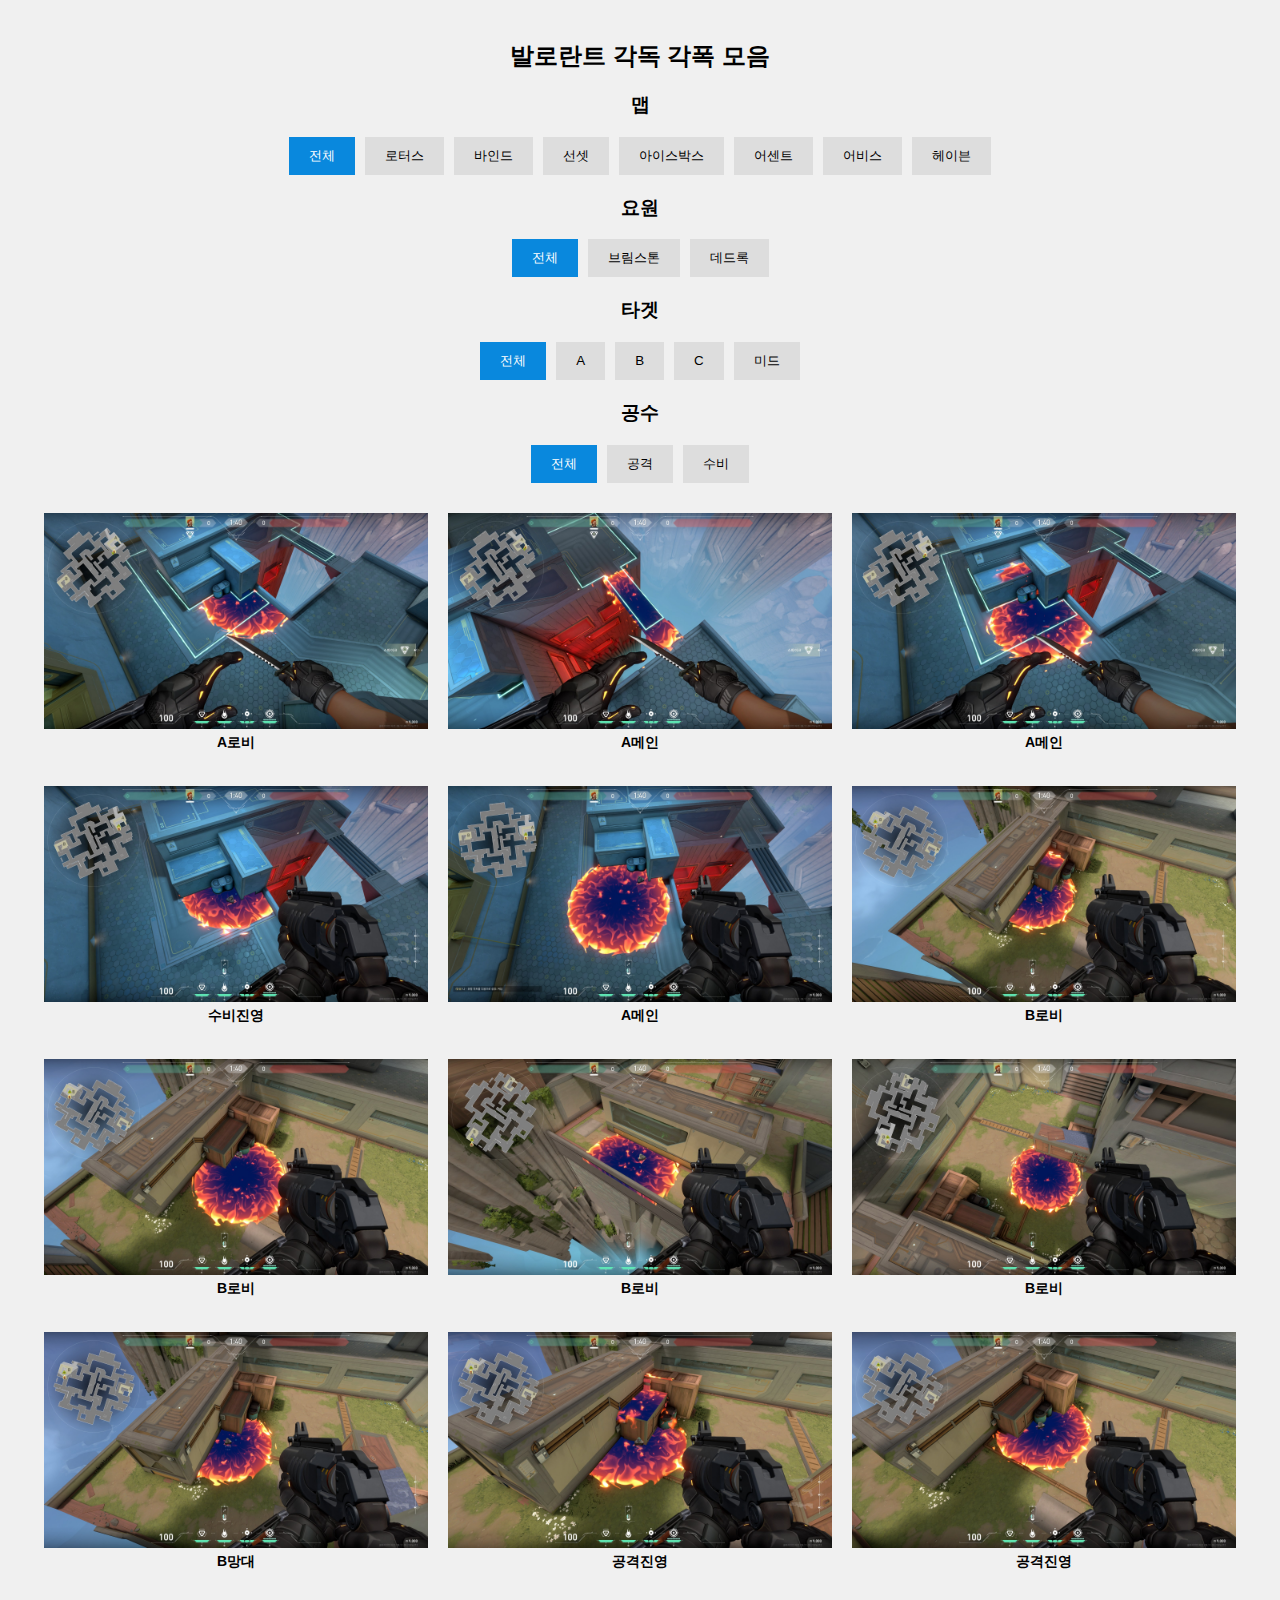
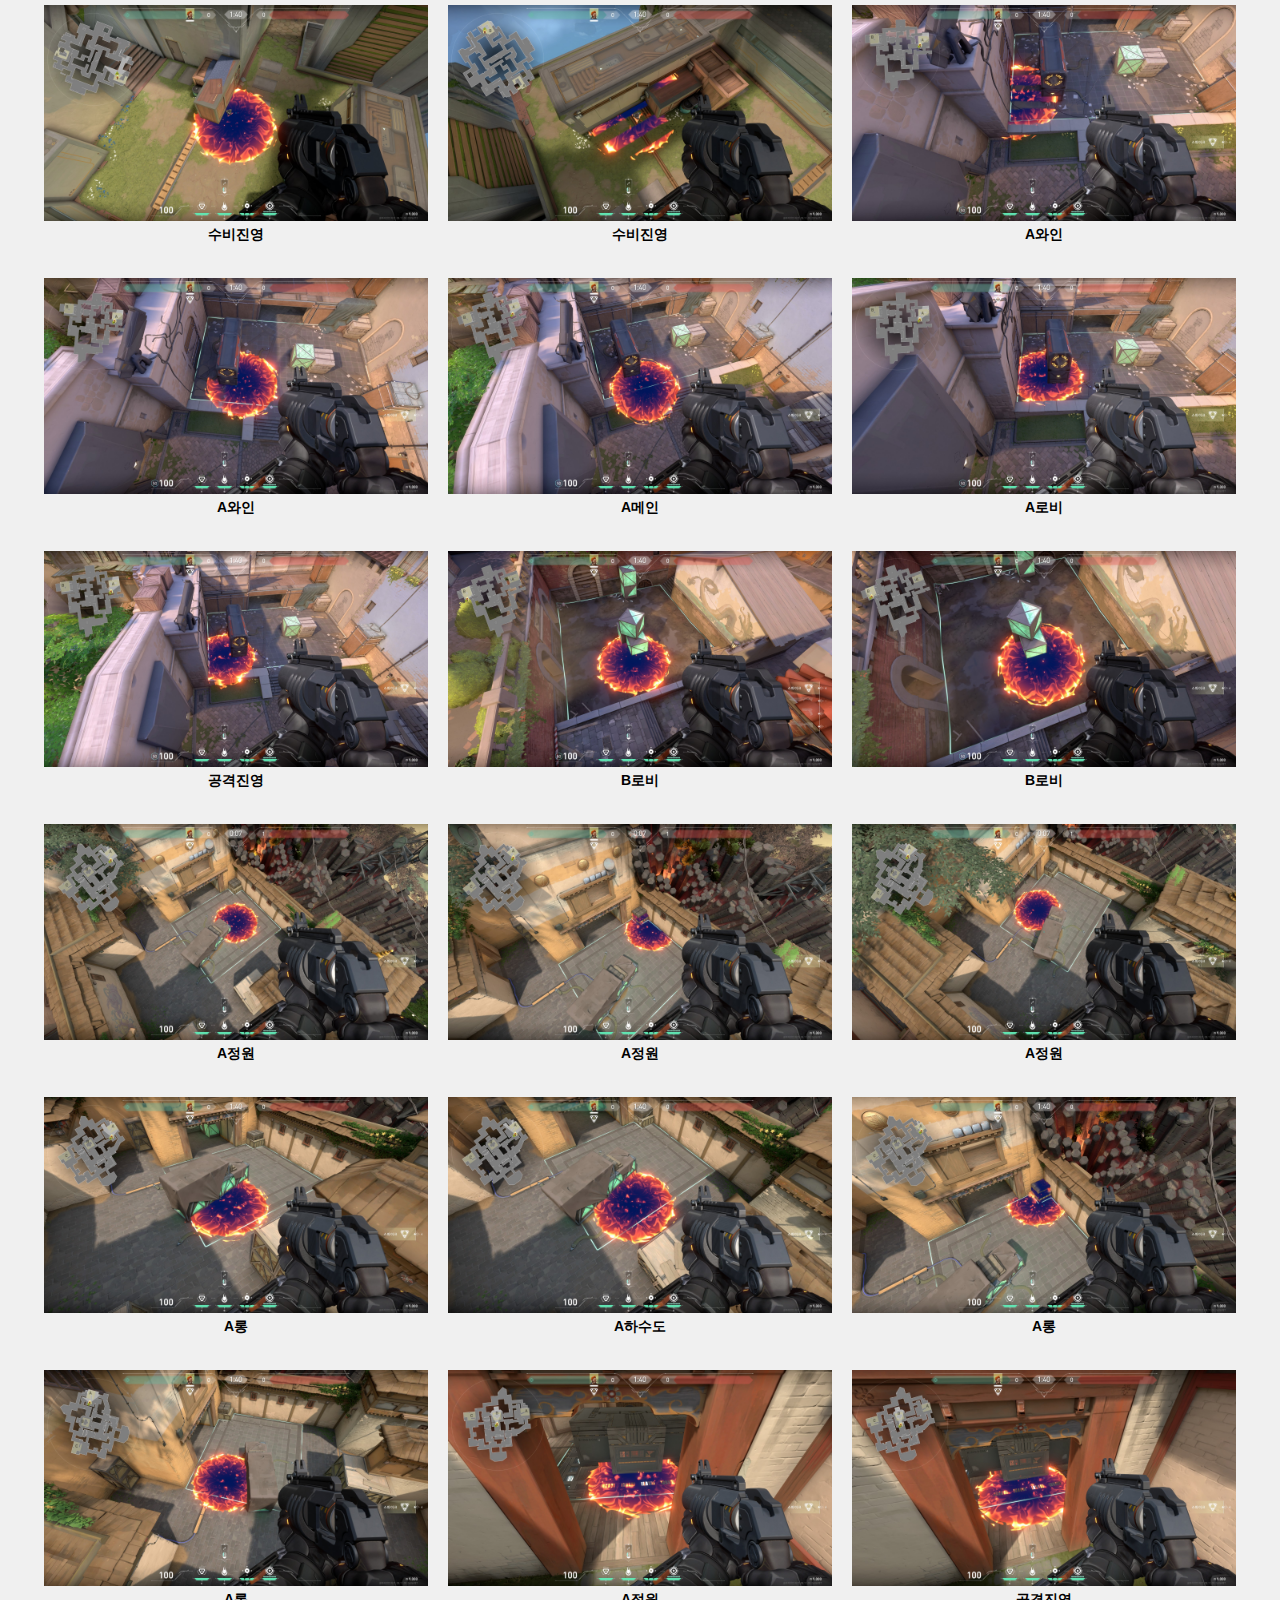
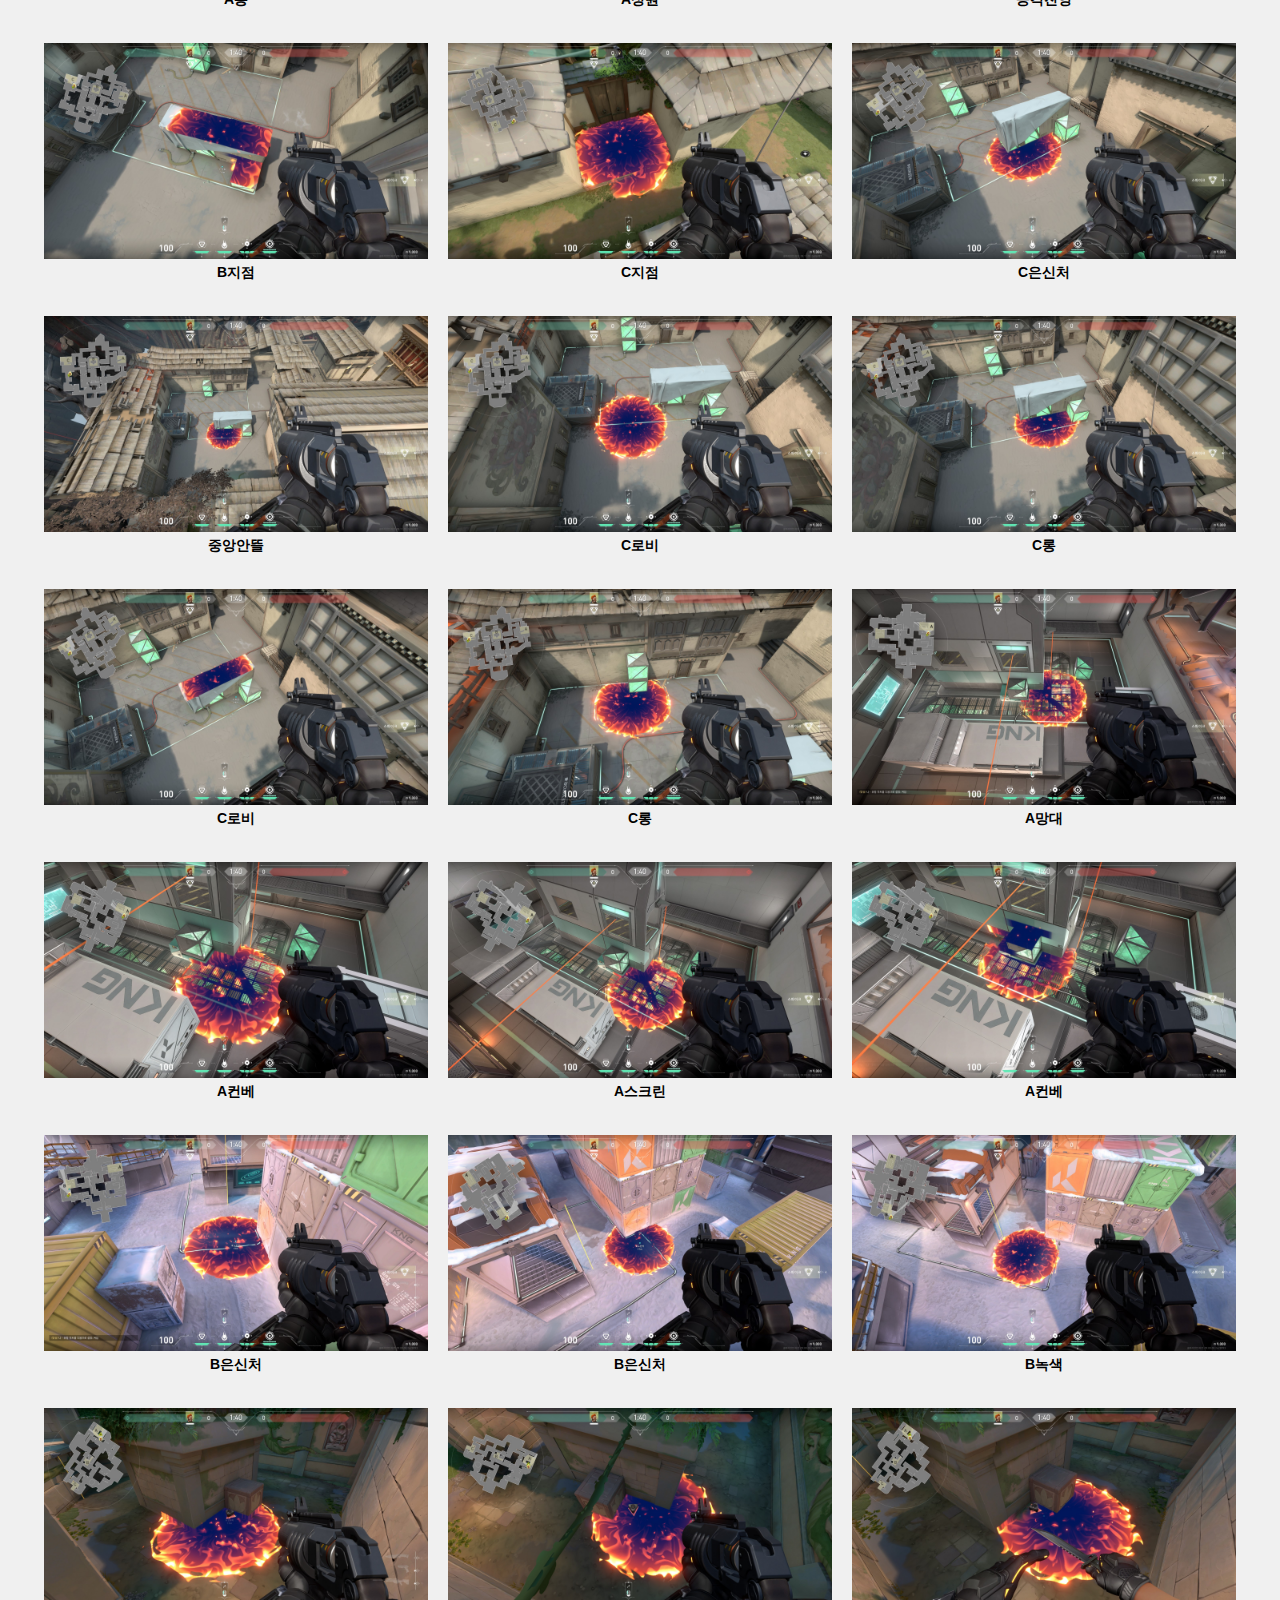
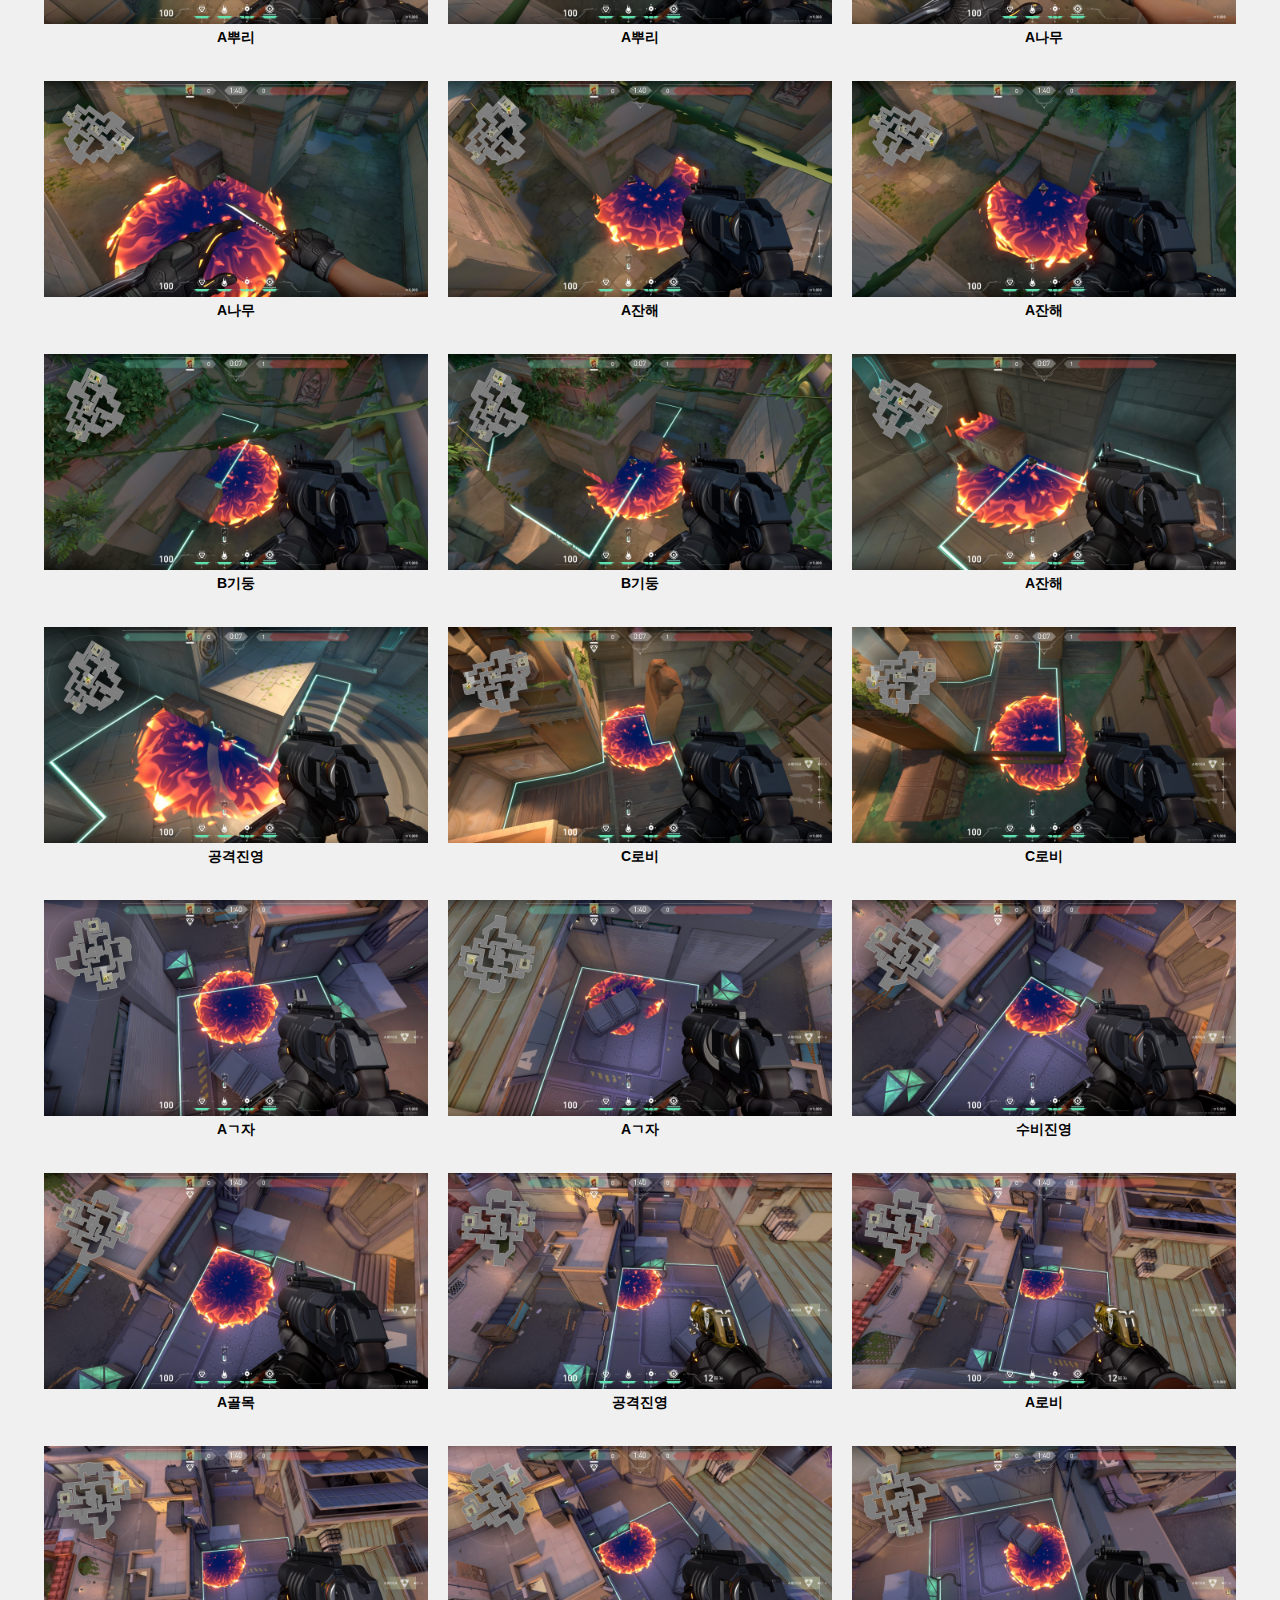
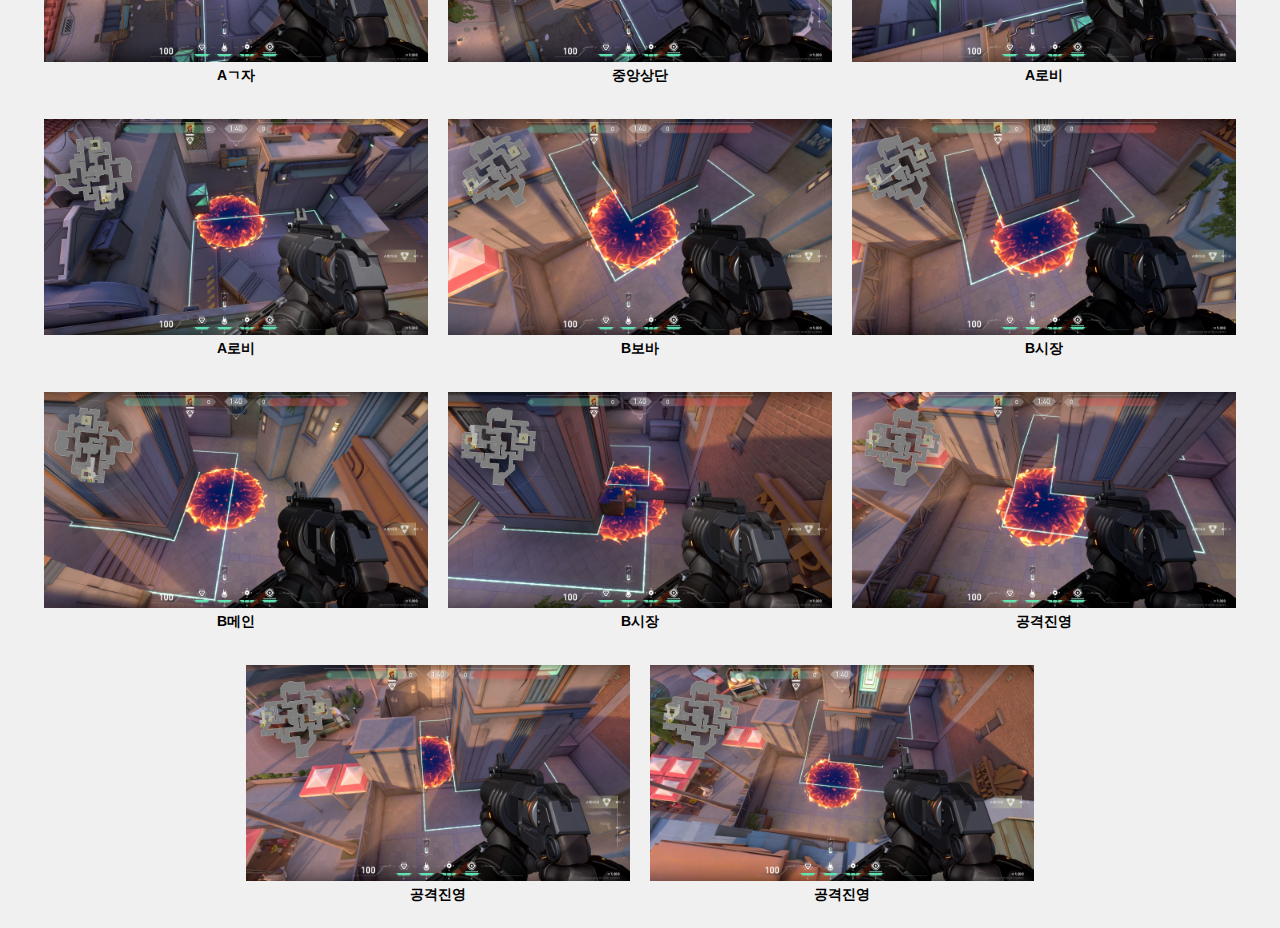
==== commit ba52b047: "add sunset, icebox, ascent" ====
--- a/index.html
+++ b/index.html
@@ -143,6 +143,55 @@
 </div>
 
 
+<div class="imageItem" data-category="ascent" agn="brimstone" target="a" usefor="off" 
+        data-images='["resize2/ascent_brimstone_a_off_3_1_A와인.png", "resize2/ascent_brimstone_a_off_3_2_A와인.png", "resize2/ascent_brimstone_a_off_3_3_A와인.png"]'>
+    <img src="resize2/ascent_brimstone_a_off_3_3_A와인.png" alt="ascent_brimstonea_off_3,">
+    <p class="caption"><b>A와인</b></p>
+</div>
+
+
+<div class="imageItem" data-category="ascent" agn="brimstone" target="a" usefor="off" 
+        data-images='["resize2/ascent_brimstone_a_off_4_1_A와인.png", "resize2/ascent_brimstone_a_off_4_2_A와인.png", "resize2/ascent_brimstone_a_off_4_3_A와인.png"]'>
+    <img src="resize2/ascent_brimstone_a_off_4_3_A와인.png" alt="ascent_brimstonea_off_4,">
+    <p class="caption"><b>A와인</b></p>
+</div>
+
+
+<div class="imageItem" data-category="ascent" agn="brimstone" target="a" usefor="off" 
+        data-images='["resize2/ascent_brimstone_a_off_5_1_A메인.png", "resize2/ascent_brimstone_a_off_5_2_A메인.png", "resize2/ascent_brimstone_a_off_5_3_A메인.png", "resize2/ascent_brimstone_a_off_5_4_A메인.png"]'>
+    <img src="resize2/ascent_brimstone_a_off_5_4_A메인.png" alt="ascent_brimstonea_off_5,">
+    <p class="caption"><b>A메인</b></p>
+</div>
+
+
+<div class="imageItem" data-category="ascent" agn="brimstone" target="a" usefor="off" 
+        data-images='["resize2/ascent_brimstone_a_off_6_1_A로비.png", "resize2/ascent_brimstone_a_off_6_2_A로비.png", "resize2/ascent_brimstone_a_off_6_3_A로비.png", "resize2/ascent_brimstone_a_off_6_4_A로비.png"]'>
+    <img src="resize2/ascent_brimstone_a_off_6_4_A로비.png" alt="ascent_brimstonea_off_6,">
+    <p class="caption"><b>A로비</b></p>
+</div>
+
+
+<div class="imageItem" data-category="ascent" agn="brimstone" target="a" usefor="off" 
+        data-images='["resize2/ascent_brimstone_a_off_7_1_공격진영.png", "resize2/ascent_brimstone_a_off_7_2_공격진영.png", "resize2/ascent_brimstone_a_off_7_3_공격진영.png", "resize2/ascent_brimstone_a_off_7_4_공격진영.png"]'>
+    <img src="resize2/ascent_brimstone_a_off_7_4_공격진영.png" alt="ascent_brimstonea_off_7,">
+    <p class="caption"><b>공격진영</b></p>
+</div>
+
+
+<div class="imageItem" data-category="ascent" agn="brimstone" target="b" usefor="off" 
+        data-images='["resize2/ascent_brimstone_b_off_1_1_B로비.png", "resize2/ascent_brimstone_b_off_1_2_B로비.png", "resize2/ascent_brimstone_b_off_1_3_B로비.png", "resize2/ascent_brimstone_b_off_1_4_B로비.png"]'>
+    <img src="resize2/ascent_brimstone_b_off_1_4_B로비.png" alt="ascent_brimstoneb_off_1,">
+    <p class="caption"><b>B로비</b></p>
+</div>
+
+
+<div class="imageItem" data-category="ascent" agn="brimstone" target="b" usefor="off" 
+        data-images='["resize2/ascent_brimstone_b_off_2_1_B로비.png", "resize2/ascent_brimstone_b_off_2_2_B로비.png", "resize2/ascent_brimstone_b_off_2_3_B로비.png", "resize2/ascent_brimstone_b_off_2_4_B로비.png"]'>
+    <img src="resize2/ascent_brimstone_b_off_2_4_B로비.png" alt="ascent_brimstoneb_off_2,">
+    <p class="caption"><b>B로비</b></p>
+</div>
+
+
 <div class="imageItem" data-category="haven" agn="brimstone" target="a" usefor="off" 
         data-images='["resize2/haven_brimstone_a_off_13_1_A정원.png", "resize2/haven_brimstone_a_off_13_2_A정원.png", "resize2/haven_brimstone_a_off_13_3_A정원.png"]'>
     <img src="resize2/haven_brimstone_a_off_13_3_A정원.png" alt="haven_brimstonea_off_13,">
@@ -262,6 +311,55 @@
 </div>
 
 
+<div class="imageItem" data-category="icebox" agn="brimstone" target="a" usefor="off" 
+        data-images='["resize2/icebox_brimstone_a_off_3_1_A망대.png", "resize2/icebox_brimstone_a_off_3_2_A망대.png", "resize2/icebox_brimstone_a_off_3_3_A망대.png"]'>
+    <img src="resize2/icebox_brimstone_a_off_3_3_A망대.png" alt="icebox_brimstonea_off_3,">
+    <p class="caption"><b>A망대</b></p>
+</div>
+
+
+<div class="imageItem" data-category="icebox" agn="brimstone" target="a" usefor="off" 
+        data-images='["resize2/icebox_brimstone_a_off_4_1_A컨베.png", "resize2/icebox_brimstone_a_off_4_2_A컨베.png", "resize2/icebox_brimstone_a_off_4_3_A컨베.png"]'>
+    <img src="resize2/icebox_brimstone_a_off_4_3_A컨베.png" alt="icebox_brimstonea_off_4,">
+    <p class="caption"><b>A컨베</b></p>
+</div>
+
+
+<div class="imageItem" data-category="icebox" agn="brimstone" target="a" usefor="off" 
+        data-images='["resize2/icebox_brimstone_a_off_6_1_A스크린.png", "resize2/icebox_brimstone_a_off_6_2_A스크린.png", "resize2/icebox_brimstone_a_off_6_3_A스크린.png"]'>
+    <img src="resize2/icebox_brimstone_a_off_6_3_A스크린.png" alt="icebox_brimstonea_off_6,">
+    <p class="caption"><b>A스크린</b></p>
+</div>
+
+
+<div class="imageItem" data-category="icebox" agn="brimstone" target="a" usefor="off" 
+        data-images='["resize2/icebox_brimstone_a_off_7_1_A컨베.png", "resize2/icebox_brimstone_a_off_7_2_A컨베.png", "resize2/icebox_brimstone_a_off_7_3_A컨베.png"]'>
+    <img src="resize2/icebox_brimstone_a_off_7_3_A컨베.png" alt="icebox_brimstonea_off_7,">
+    <p class="caption"><b>A컨베</b></p>
+</div>
+
+
+<div class="imageItem" data-category="icebox" agn="brimstone" target="b" usefor="off" 
+        data-images='["resize2/icebox_brimstone_b_off_1_1_B은신처.png", "resize2/icebox_brimstone_b_off_1_2_B은신처.png", "resize2/icebox_brimstone_b_off_1_3_B은신처.png"]'>
+    <img src="resize2/icebox_brimstone_b_off_1_3_B은신처.png" alt="icebox_brimstoneb_off_1,">
+    <p class="caption"><b>B은신처</b></p>
+</div>
+
+
+<div class="imageItem" data-category="icebox" agn="brimstone" target="b" usefor="off" 
+        data-images='["resize2/icebox_brimstone_b_off_2_1_B은신처.png", "resize2/icebox_brimstone_b_off_2_2_B은신처.png", "resize2/icebox_brimstone_b_off_2_3_B은신처.png"]'>
+    <img src="resize2/icebox_brimstone_b_off_2_3_B은신처.png" alt="icebox_brimstoneb_off_2,">
+    <p class="caption"><b>B은신처</b></p>
+</div>
+
+
+<div class="imageItem" data-category="icebox" agn="brimstone" target="b" usefor="off" 
+        data-images='["resize2/icebox_brimstone_b_off_5_1_B녹색.png", "resize2/icebox_brimstone_b_off_5_2_B녹색.png", "resize2/icebox_brimstone_b_off_5_3_B녹색.png"]'>
+    <img src="resize2/icebox_brimstone_b_off_5_3_B녹색.png" alt="icebox_brimstoneb_off_5,">
+    <p class="caption"><b>B녹색</b></p>
+</div>
+
+
 <div class="imageItem" data-category="lotus" agn="brimstone" target="a" usefor="off" 
         data-images='["resize2/lotus_brimstone_a_off_1_1_A뿌리.png", "resize2/lotus_brimstone_a_off_1_2_A뿌리.png", "resize2/lotus_brimstone_a_off_1_3_A뿌리.png", "resize2/lotus_brimstone_a_off_1_4_A뿌리.png"]'>
     <img src="resize2/lotus_brimstone_a_off_1_4_A뿌리.png" alt="lotus_brimstonea_off_1,">
@@ -343,6 +441,125 @@
         data-images='["resize2/lotus_brimstone_c_off_12_1_C로비.png", "resize2/lotus_brimstone_c_off_12_2_C로비.png", "resize2/lotus_brimstone_c_off_12_3_C로비.png", "resize2/lotus_brimstone_c_off_12_4_C로비.png"]'>
     <img src="resize2/lotus_brimstone_c_off_12_4_C로비.png" alt="lotus_brimstonec_off_12,">
     <p class="caption"><b>C로비</b></p>
+</div>
+
+
+<div class="imageItem" data-category="sunset" agn="brimstone" target="a" usefor="off" 
+        data-images='["resize2/sunset_brimstone_a_off_10_1_Aㄱ자.png", "resize2/sunset_brimstone_a_off_10_2_Aㄱ자.png", "resize2/sunset_brimstone_a_off_10_3_Aㄱ자.png"]'>
+    <img src="resize2/sunset_brimstone_a_off_10_3_Aㄱ자.png" alt="sunset_brimstonea_off_10,">
+    <p class="caption"><b>Aㄱ자</b></p>
+</div>
+
+
+<div class="imageItem" data-category="sunset" agn="brimstone" target="a" usefor="off" 
+        data-images='["resize2/sunset_brimstone_a_off_11_1_Aㄱ자.png", "resize2/sunset_brimstone_a_off_11_2_Aㄱ자.png", "resize2/sunset_brimstone_a_off_11_3_Aㄱ자.png"]'>
+    <img src="resize2/sunset_brimstone_a_off_11_3_Aㄱ자.png" alt="sunset_brimstonea_off_11,">
+    <p class="caption"><b>Aㄱ자</b></p>
+</div>
+
+
+<div class="imageItem" data-category="sunset" agn="brimstone" target="a" usefor="off" 
+        data-images='["resize2/sunset_brimstone_a_off_15_1_수비진영.png", "resize2/sunset_brimstone_a_off_15_2_수비진영.png", "resize2/sunset_brimstone_a_off_15_3_수비진영.png"]'>
+    <img src="resize2/sunset_brimstone_a_off_15_3_수비진영.png" alt="sunset_brimstonea_off_15,">
+    <p class="caption"><b>수비진영</b></p>
+</div>
+
+
+<div class="imageItem" data-category="sunset" agn="brimstone" target="a" usefor="off" 
+        data-images='["resize2/sunset_brimstone_a_off_16_1_A골목.png", "resize2/sunset_brimstone_a_off_16_2_A골목.png", "resize2/sunset_brimstone_a_off_16_3_A골목.png"]'>
+    <img src="resize2/sunset_brimstone_a_off_16_3_A골목.png" alt="sunset_brimstonea_off_16,">
+    <p class="caption"><b>A골목</b></p>
+</div>
+
+
+<div class="imageItem" data-category="sunset" agn="brimstone" target="a" usefor="off" 
+        data-images='["resize2/sunset_brimstone_a_off_4_1_공격진영.png", "resize2/sunset_brimstone_a_off_4_2_공격진영.png", "resize2/sunset_brimstone_a_off_4_3_공격진영.png"]'>
+    <img src="resize2/sunset_brimstone_a_off_4_3_공격진영.png" alt="sunset_brimstonea_off_4,">
+    <p class="caption"><b>공격진영</b></p>
+</div>
+
+
+<div class="imageItem" data-category="sunset" agn="brimstone" target="a" usefor="off" 
+        data-images='["resize2/sunset_brimstone_a_off_5_1_A로비.png", "resize2/sunset_brimstone_a_off_5_2_A로비.png", "resize2/sunset_brimstone_a_off_5_3_A로비.png"]'>
+    <img src="resize2/sunset_brimstone_a_off_5_3_A로비.png" alt="sunset_brimstonea_off_5,">
+    <p class="caption"><b>A로비</b></p>
+</div>
+
+
+<div class="imageItem" data-category="sunset" agn="brimstone" target="a" usefor="off" 
+        data-images='["resize2/sunset_brimstone_a_off_6_1_Aㄱ자.png", "resize2/sunset_brimstone_a_off_6_2_Aㄱ자.png", "resize2/sunset_brimstone_a_off_6_3_Aㄱ자.png", "resize2/sunset_brimstone_a_off_6_4_Aㄱ자.png"]'>
+    <img src="resize2/sunset_brimstone_a_off_6_4_Aㄱ자.png" alt="sunset_brimstonea_off_6,">
+    <p class="caption"><b>Aㄱ자</b></p>
+</div>
+
+
+<div class="imageItem" data-category="sunset" agn="brimstone" target="a" usefor="off" 
+        data-images='["resize2/sunset_brimstone_a_off_7_1_중앙상단.png", "resize2/sunset_brimstone_a_off_7_2_중앙상단.png", "resize2/sunset_brimstone_a_off_7_3_중앙상단.png", "resize2/sunset_brimstone_a_off_7_4_중앙상단.png"]'>
+    <img src="resize2/sunset_brimstone_a_off_7_4_중앙상단.png" alt="sunset_brimstonea_off_7,">
+    <p class="caption"><b>중앙상단</b></p>
+</div>
+
+
+<div class="imageItem" data-category="sunset" agn="brimstone" target="a" usefor="off" 
+        data-images='["resize2/sunset_brimstone_a_off_8_1_A로비.png", "resize2/sunset_brimstone_a_off_8_2_A로비.png", "resize2/sunset_brimstone_a_off_8_3_A로비.png"]'>
+    <img src="resize2/sunset_brimstone_a_off_8_3_A로비.png" alt="sunset_brimstonea_off_8,">
+    <p class="caption"><b>A로비</b></p>
+</div>
+
+
+<div class="imageItem" data-category="sunset" agn="brimstone" target="a" usefor="off" 
+        data-images='["resize2/sunset_brimstone_a_off_9_1_A로비.png", "resize2/sunset_brimstone_a_off_9_2_A로비.png", "resize2/sunset_brimstone_a_off_9_3_A로비.png", "resize2/sunset_brimstone_a_off_9_4_A로비.png"]'>
+    <img src="resize2/sunset_brimstone_a_off_9_4_A로비.png" alt="sunset_brimstonea_off_9,">
+    <p class="caption"><b>A로비</b></p>
+</div>
+
+
+<div class="imageItem" data-category="sunset" agn="brimstone" target="b" usefor="def" 
+        data-images='["resize2/sunset_brimstone_b_def_17_1_B보바.png", "resize2/sunset_brimstone_b_def_17_2_B보바.png", "resize2/sunset_brimstone_b_def_17_3_B보바.png"]'>
+    <img src="resize2/sunset_brimstone_b_def_17_3_B보바.png" alt="sunset_brimstoneb_def_17,">
+    <p class="caption"><b>B보바</b></p>
+</div>
+
+
+<div class="imageItem" data-category="sunset" agn="brimstone" target="b" usefor="off" 
+        data-images='["resize2/sunset_brimstone_b_off_12_1_B시장.png", "resize2/sunset_brimstone_b_off_12_2_B시장.png", "resize2/sunset_brimstone_b_off_12_3_B시장.png"]'>
+    <img src="resize2/sunset_brimstone_b_off_12_3_B시장.png" alt="sunset_brimstoneb_off_12,">
+    <p class="caption"><b>B시장</b></p>
+</div>
+
+
+<div class="imageItem" data-category="sunset" agn="brimstone" target="b" usefor="off" 
+        data-images='["resize2/sunset_brimstone_b_off_13_1_B메인.png", "resize2/sunset_brimstone_b_off_13_2_B메인.png", "resize2/sunset_brimstone_b_off_13_3_B메인.png"]'>
+    <img src="resize2/sunset_brimstone_b_off_13_3_B메인.png" alt="sunset_brimstoneb_off_13,">
+    <p class="caption"><b>B메인</b></p>
+</div>
+
+
+<div class="imageItem" data-category="sunset" agn="brimstone" target="b" usefor="off" 
+        data-images='["resize2/sunset_brimstone_b_off_14_1_B시장.png", "resize2/sunset_brimstone_b_off_14_2_B시장.png", "resize2/sunset_brimstone_b_off_14_3_B시장.png"]'>
+    <img src="resize2/sunset_brimstone_b_off_14_3_B시장.png" alt="sunset_brimstoneb_off_14,">
+    <p class="caption"><b>B시장</b></p>
+</div>
+
+
+<div class="imageItem" data-category="sunset" agn="brimstone" target="b" usefor="off" 
+        data-images='["resize2/sunset_brimstone_b_off_1_1_공격진영.png", "resize2/sunset_brimstone_b_off_1_2_공격진영.png", "resize2/sunset_brimstone_b_off_1_3_공격진영.png"]'>
+    <img src="resize2/sunset_brimstone_b_off_1_3_공격진영.png" alt="sunset_brimstoneb_off_1,">
+    <p class="caption"><b>공격진영</b></p>
+</div>
+
+
+<div class="imageItem" data-category="sunset" agn="brimstone" target="b" usefor="off" 
+        data-images='["resize2/sunset_brimstone_b_off_2_1_공격진영.png", "resize2/sunset_brimstone_b_off_2_2_공격진영.png", "resize2/sunset_brimstone_b_off_2_3_공격진영.png"]'>
+    <img src="resize2/sunset_brimstone_b_off_2_3_공격진영.png" alt="sunset_brimstoneb_off_2,">
+    <p class="caption"><b>공격진영</b></p>
+</div>
+
+
+<div class="imageItem" data-category="sunset" agn="brimstone" target="b" usefor="off" 
+        data-images='["resize2/sunset_brimstone_b_off_3_1_공격진영.png", "resize2/sunset_brimstone_b_off_3_2_공격진영.png", "resize2/sunset_brimstone_b_off_3_3_공격진영.png"]'>
+    <img src="resize2/sunset_brimstone_b_off_3_3_공격진영.png" alt="sunset_brimstoneb_off_3,">
+    <p class="caption"><b>공격진영</b></p>
 </div>
 
         </div>
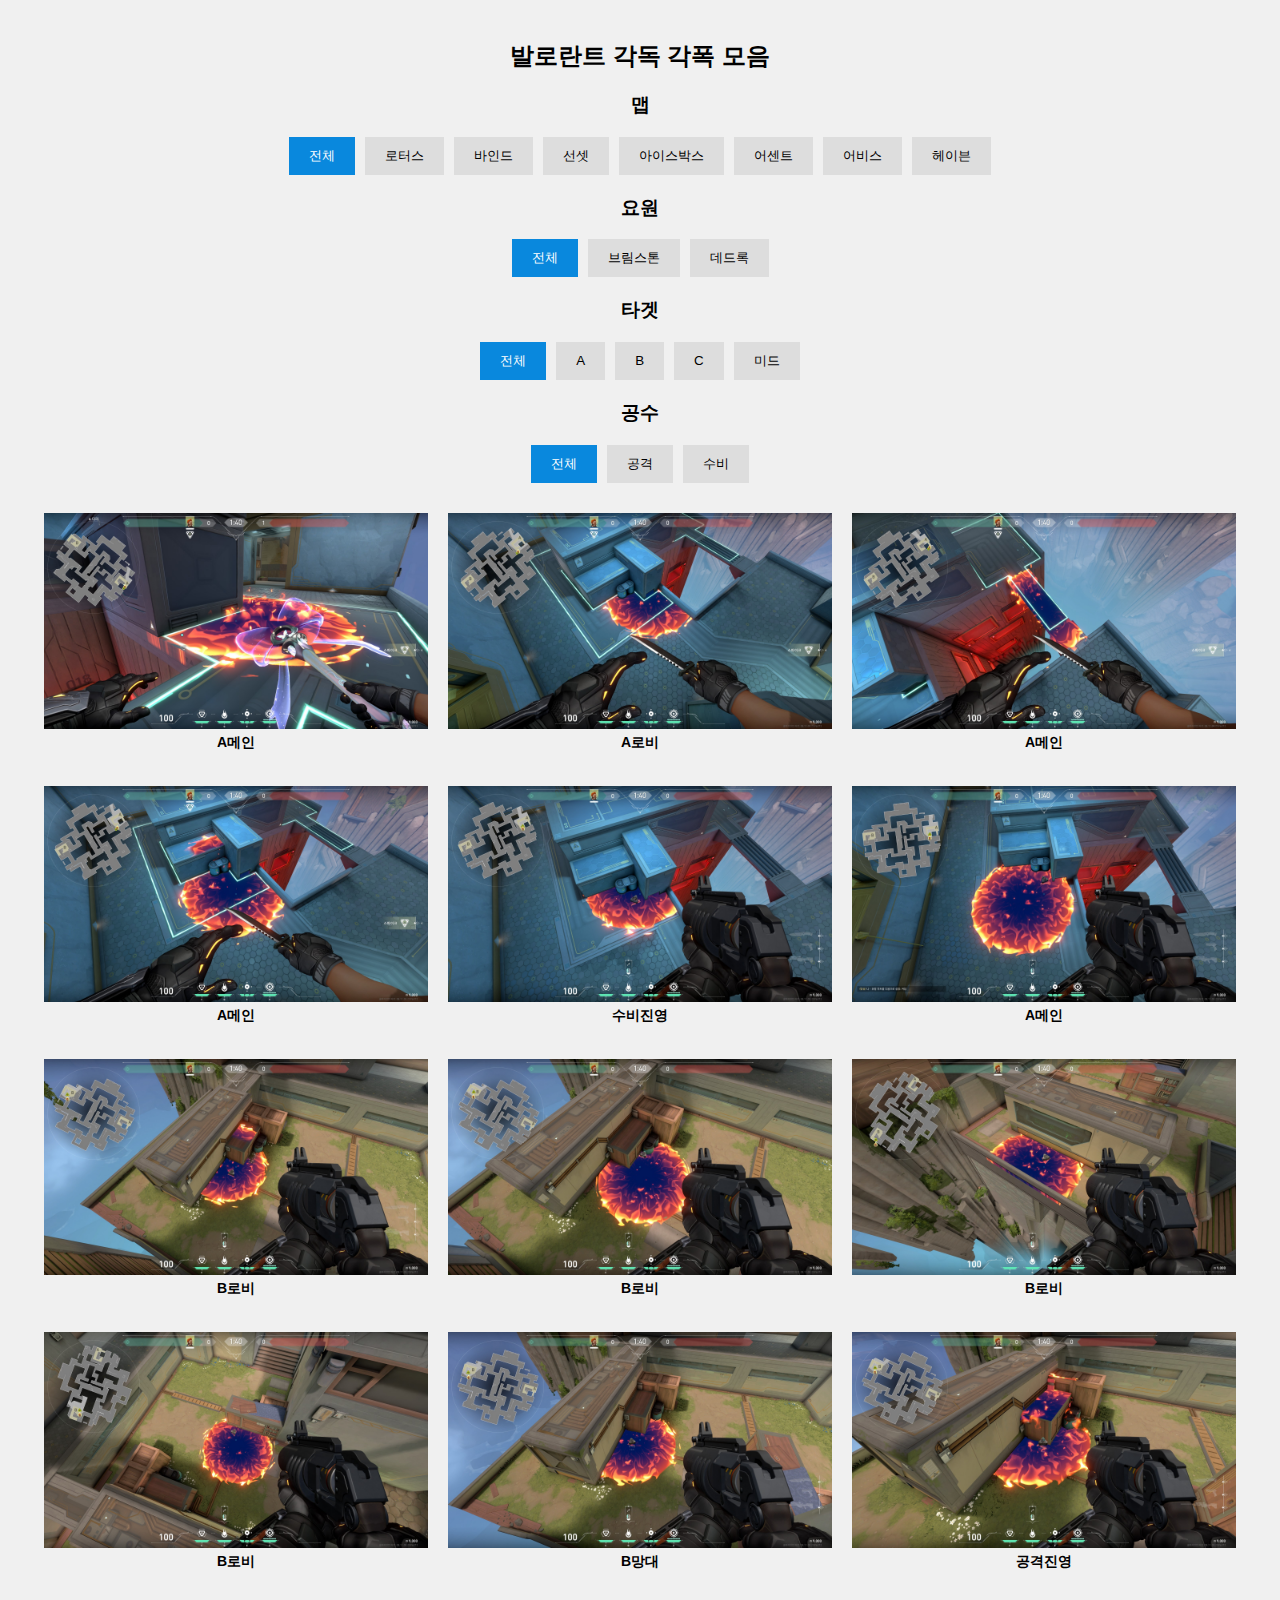
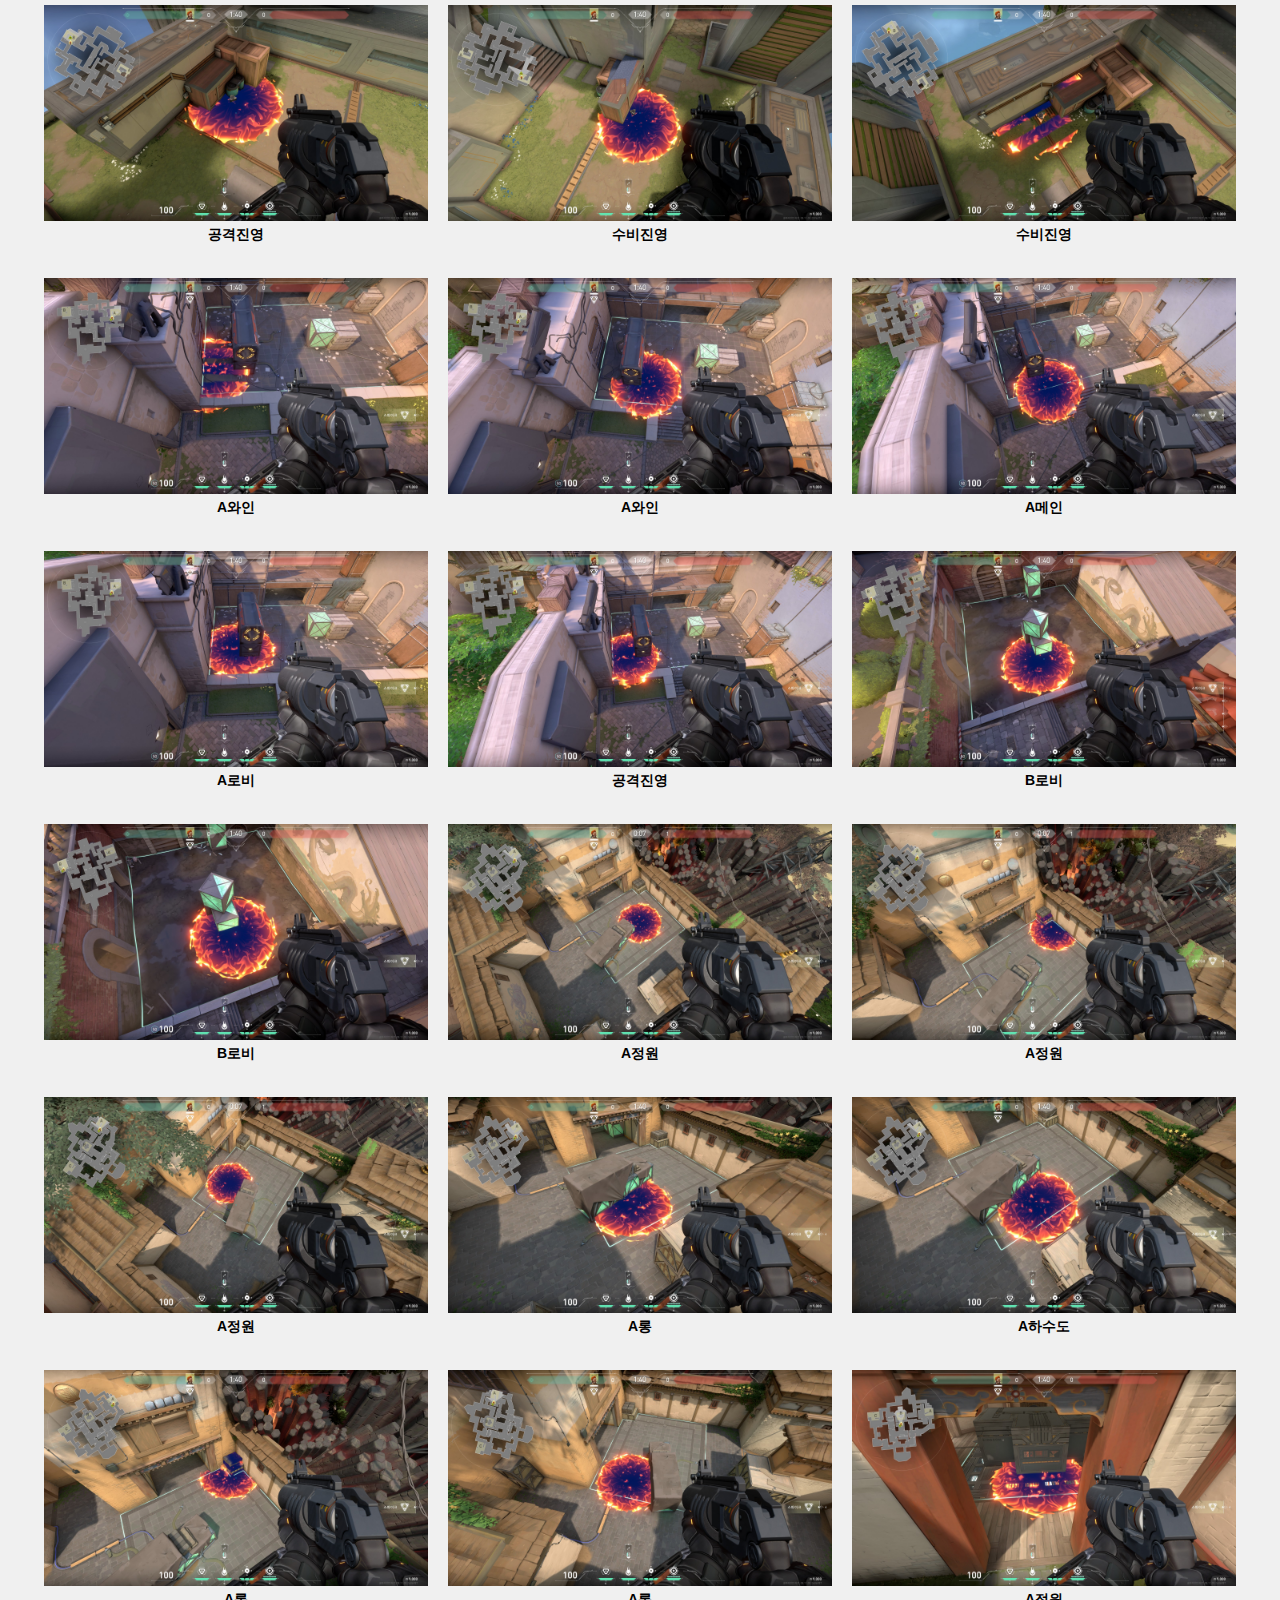
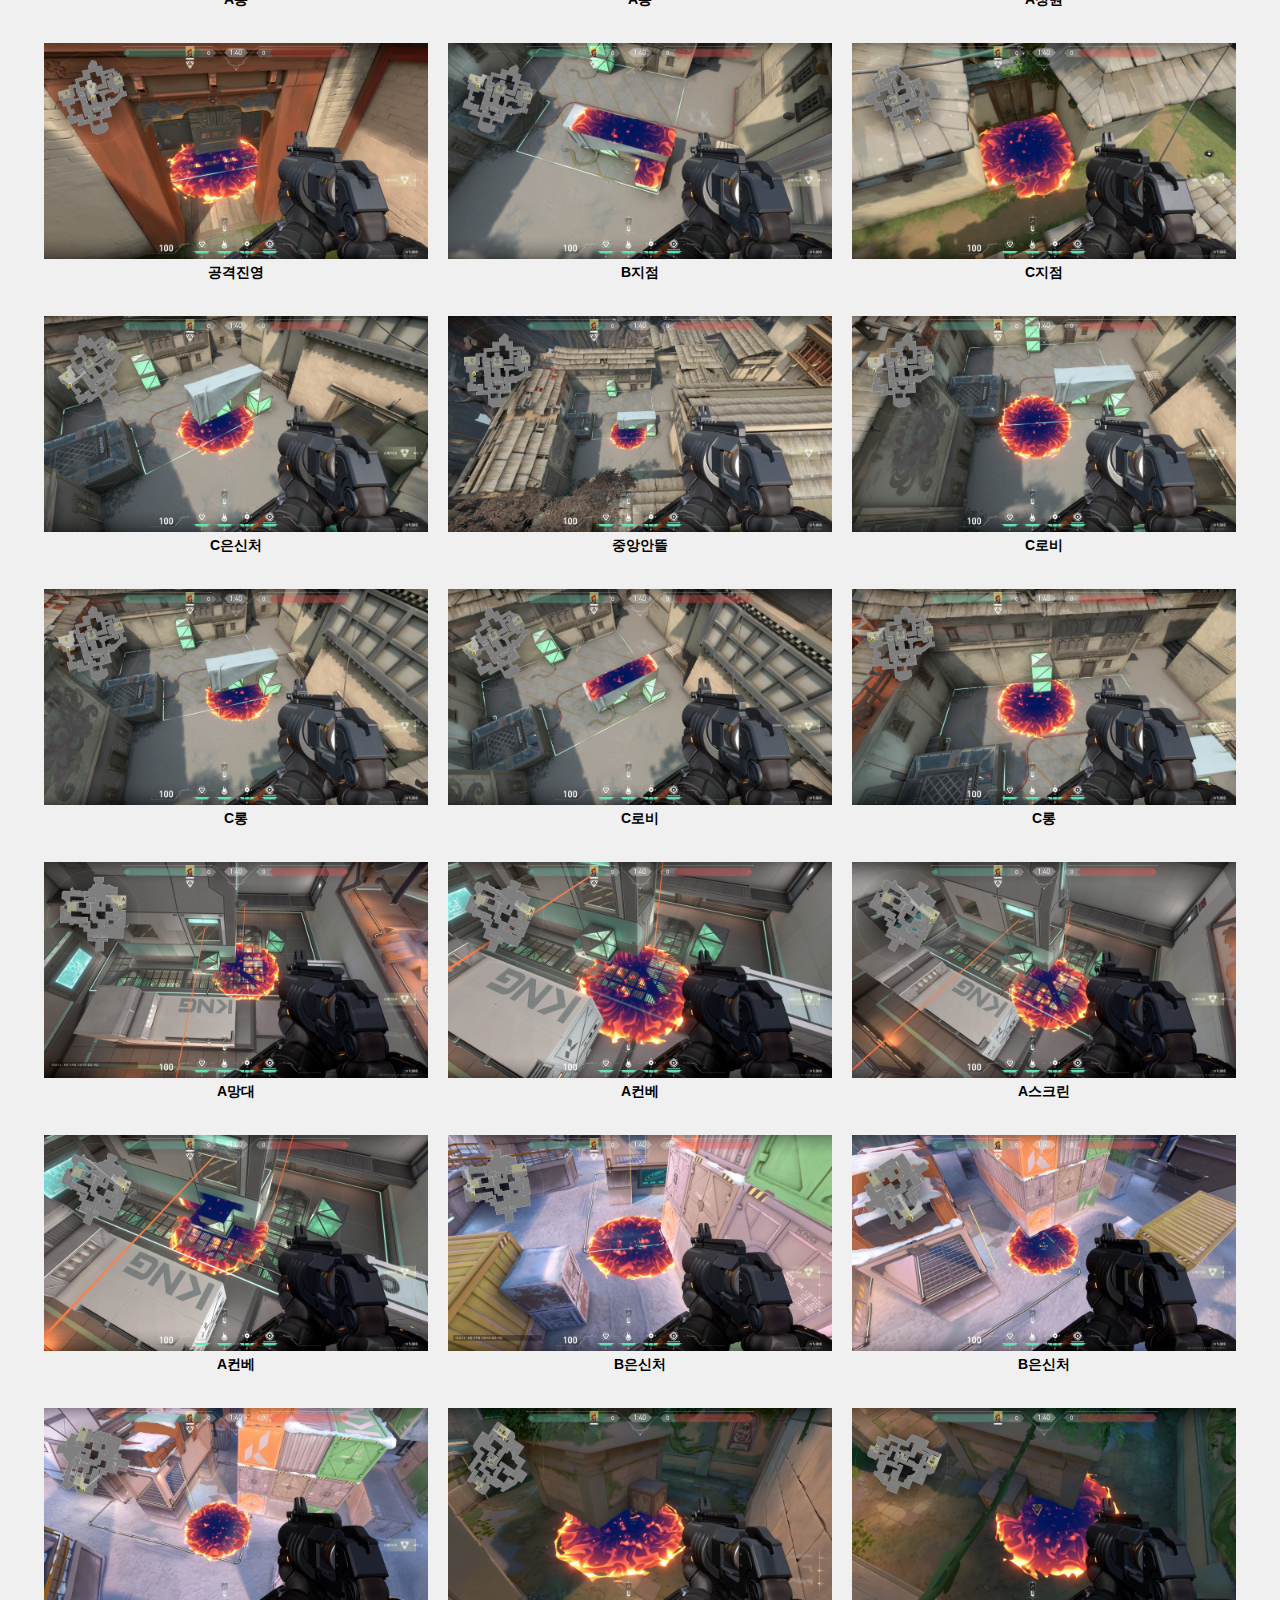
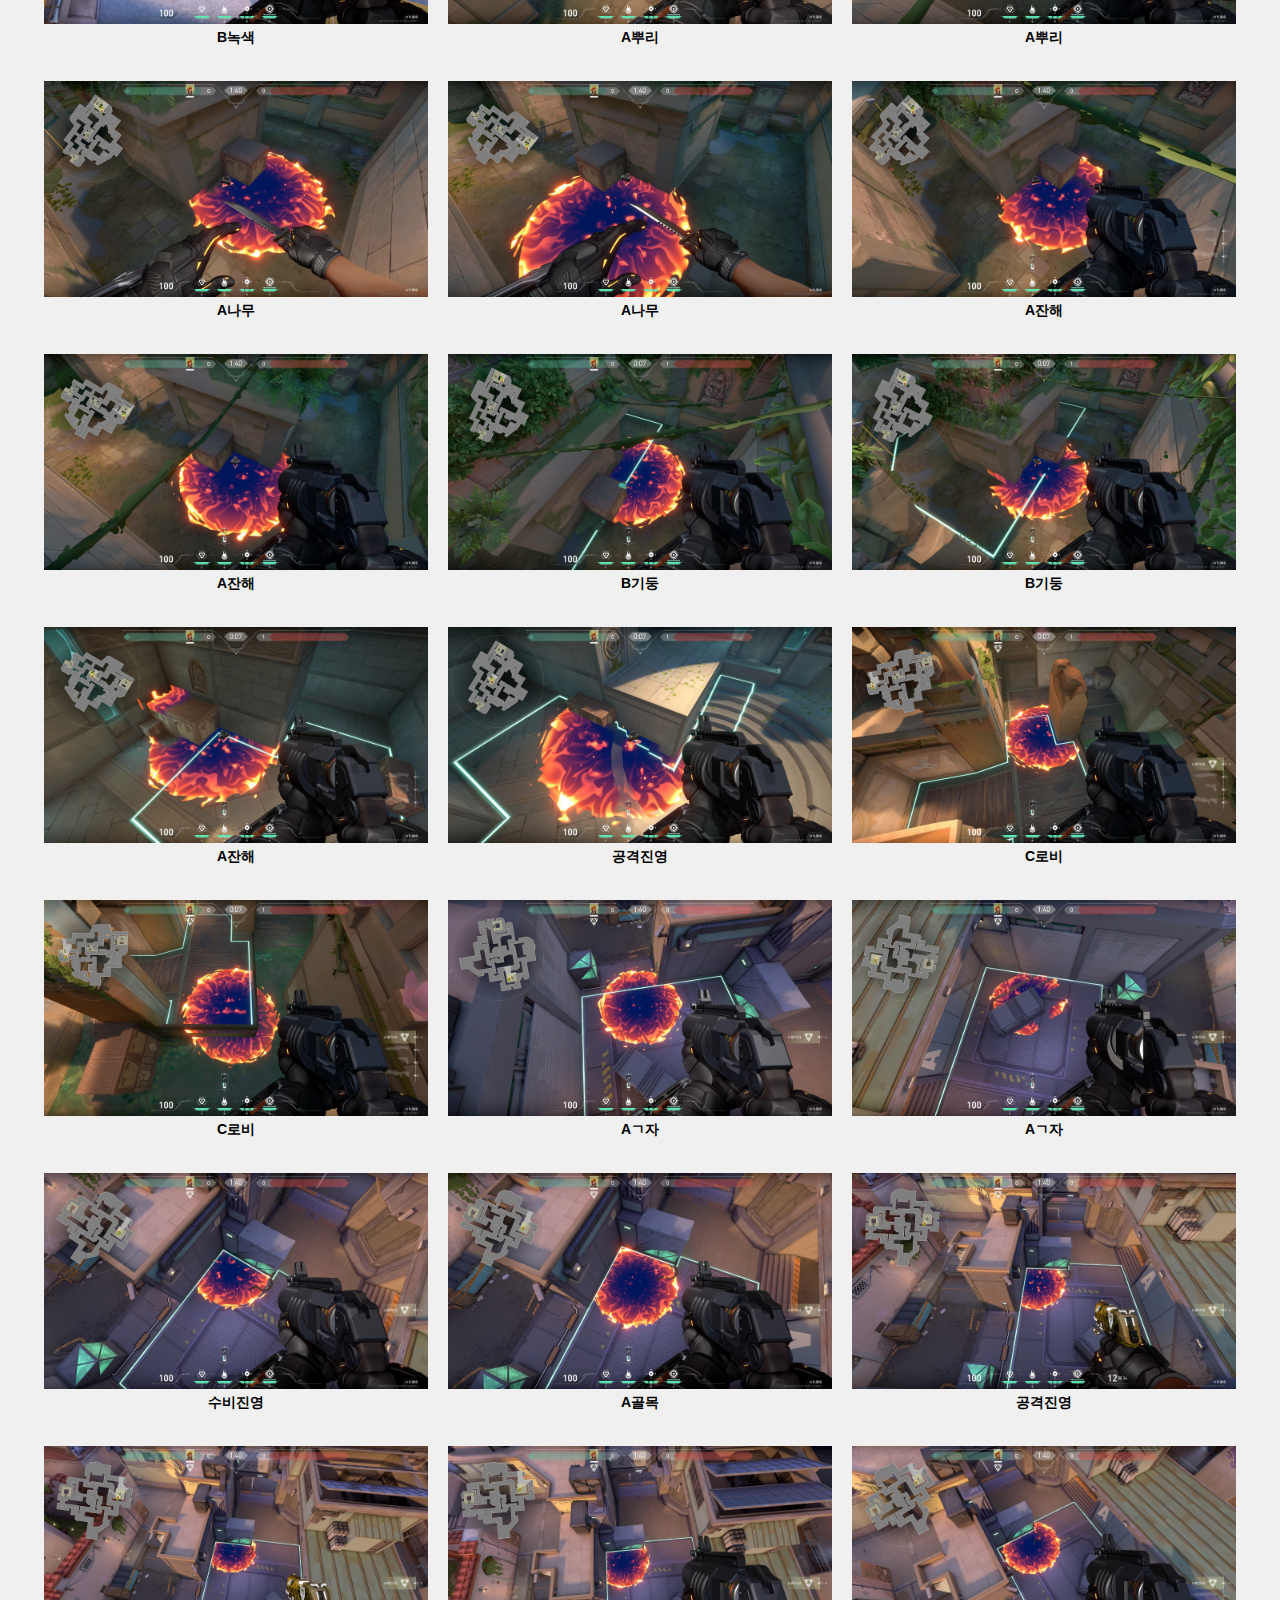
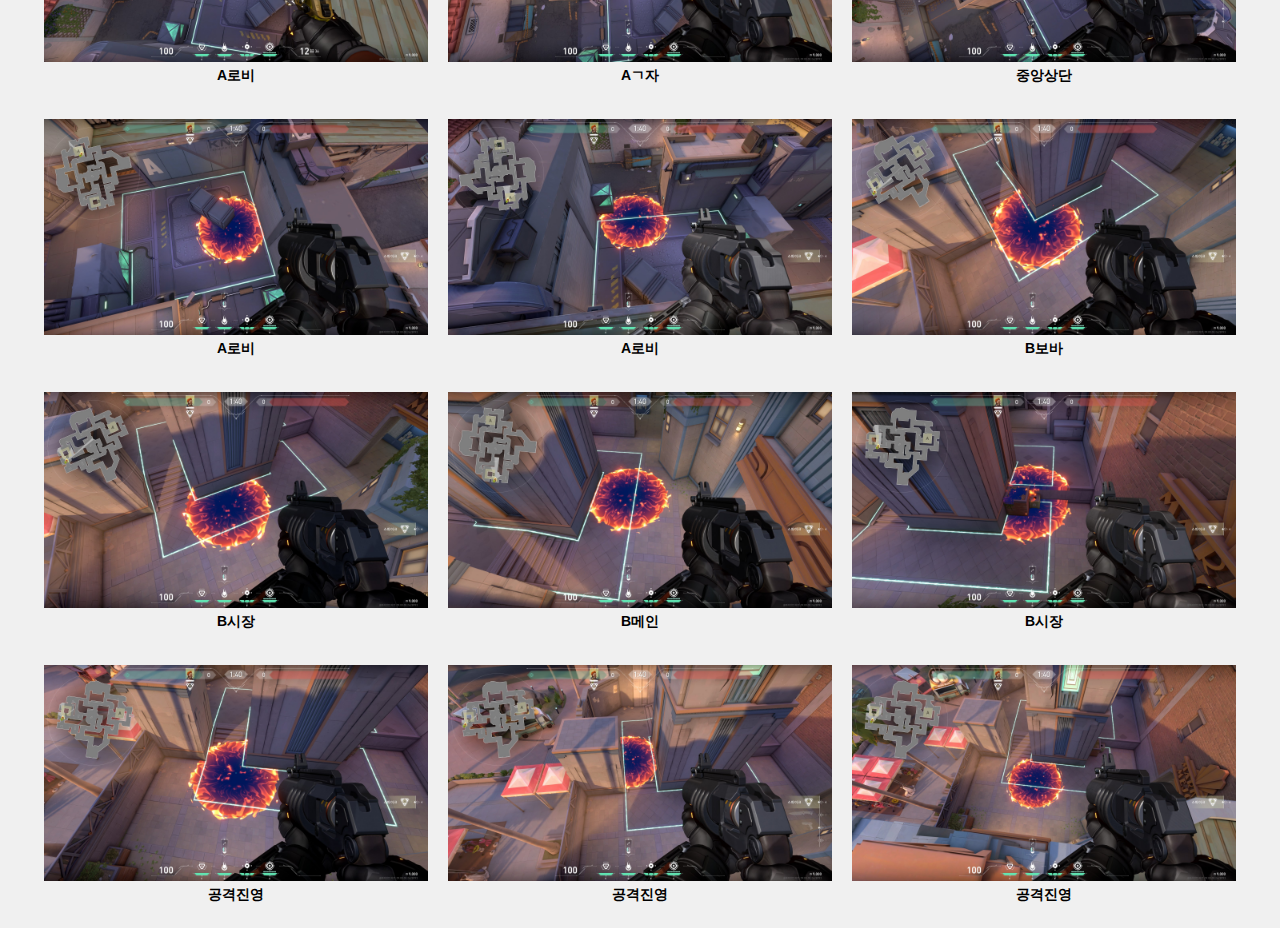
==== commit c0adf1f4: "add 1 abyss" ====
--- a/index.html
+++ b/index.html
@@ -46,6 +46,13 @@
         <div id="gallery-container">
 
 <div class="imageItem" data-category="abyss" agn="brimstone" target="a" usefor="off" 
+        data-images='["resize2/abyss_brimstone_a_off_10_1_A메인.png", "resize2/abyss_brimstone_a_off_10_2_A메인.png", "resize2/abyss_brimstone_a_off_10_3_A메인.png"]'>
+    <img src="resize2/abyss_brimstone_a_off_10_3_A메인.png" alt="abyss_brimstonea_off_10,">
+    <p class="caption"><b>A메인</b></p>
+</div>
+
+
+<div class="imageItem" data-category="abyss" agn="brimstone" target="a" usefor="off" 
         data-images='["resize2/abyss_brimstone_a_off_1_1_A로비.png", "resize2/abyss_brimstone_a_off_1_2_A로비.png", "resize2/abyss_brimstone_a_off_1_3_A로비.png"]'>
     <img src="resize2/abyss_brimstone_a_off_1_3_A로비.png" alt="abyss_brimstonea_off_1,">
     <p class="caption"><b>A로비</b></p>
